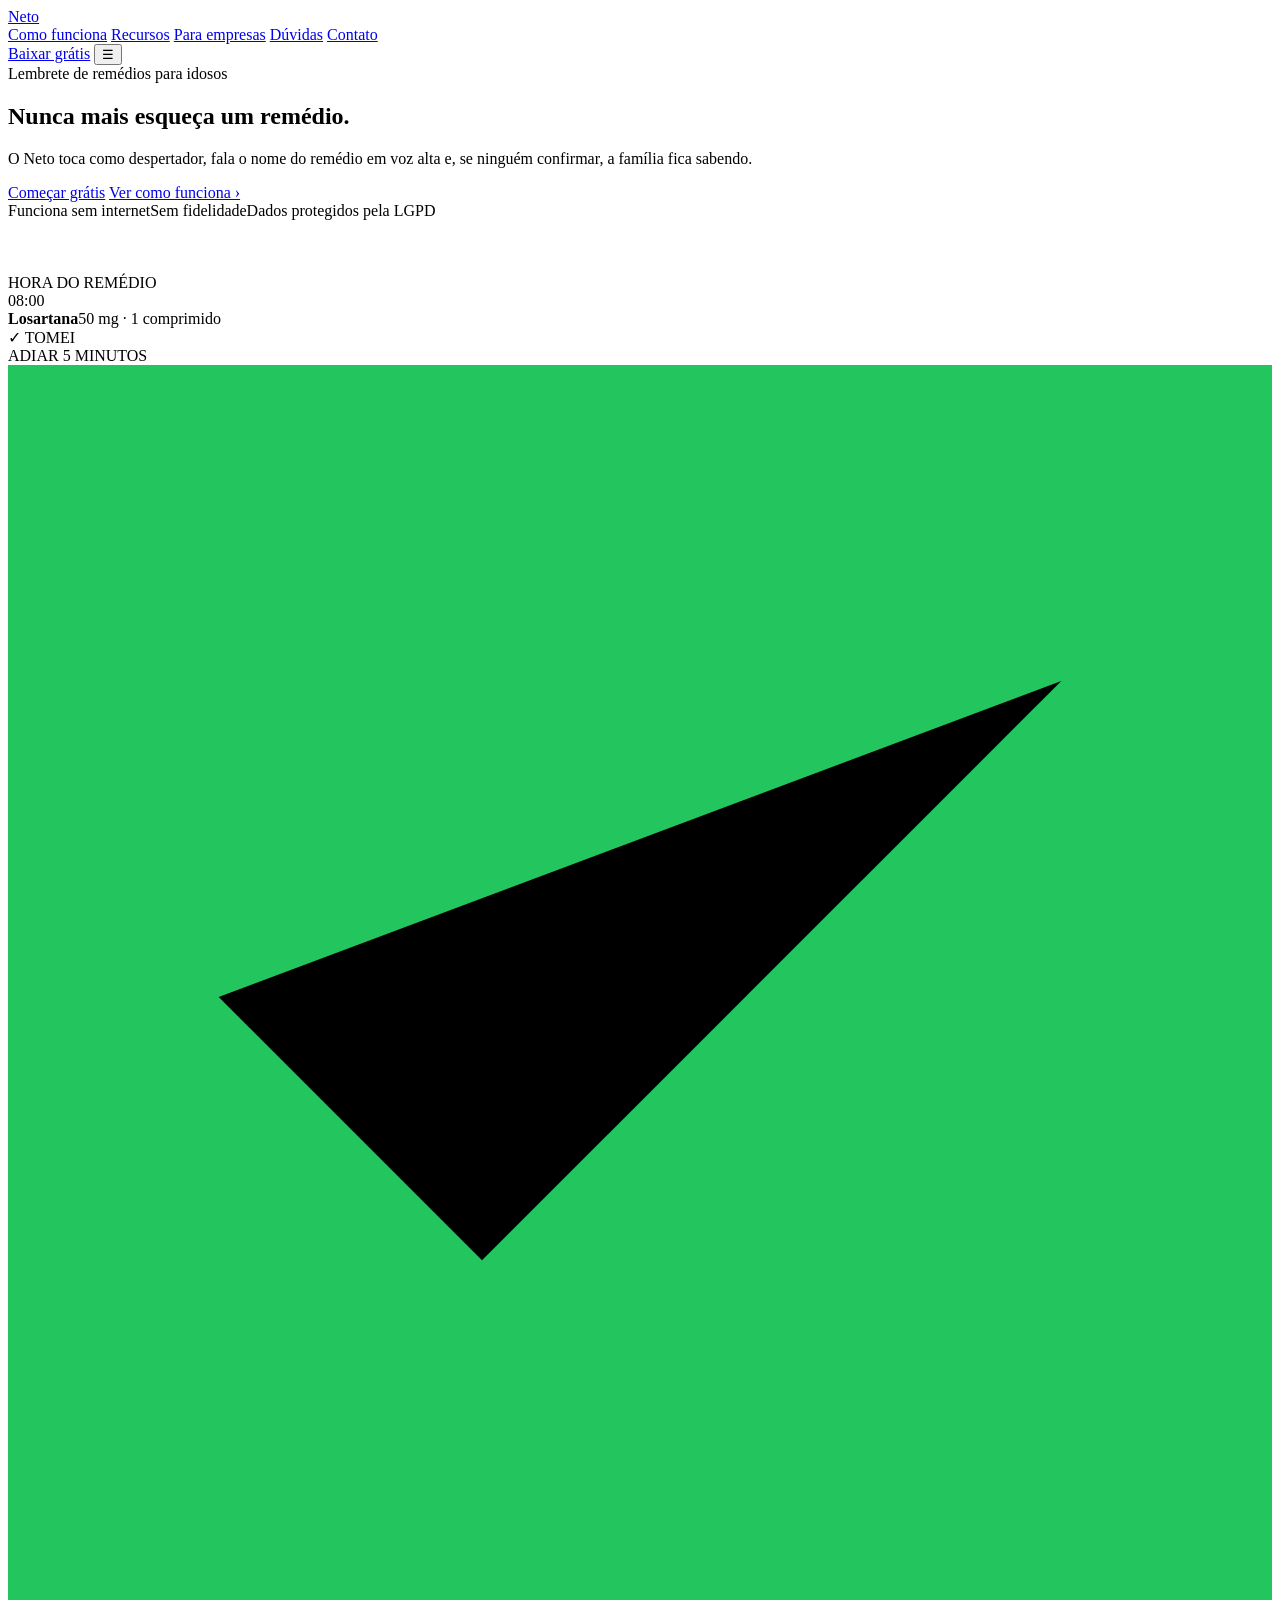
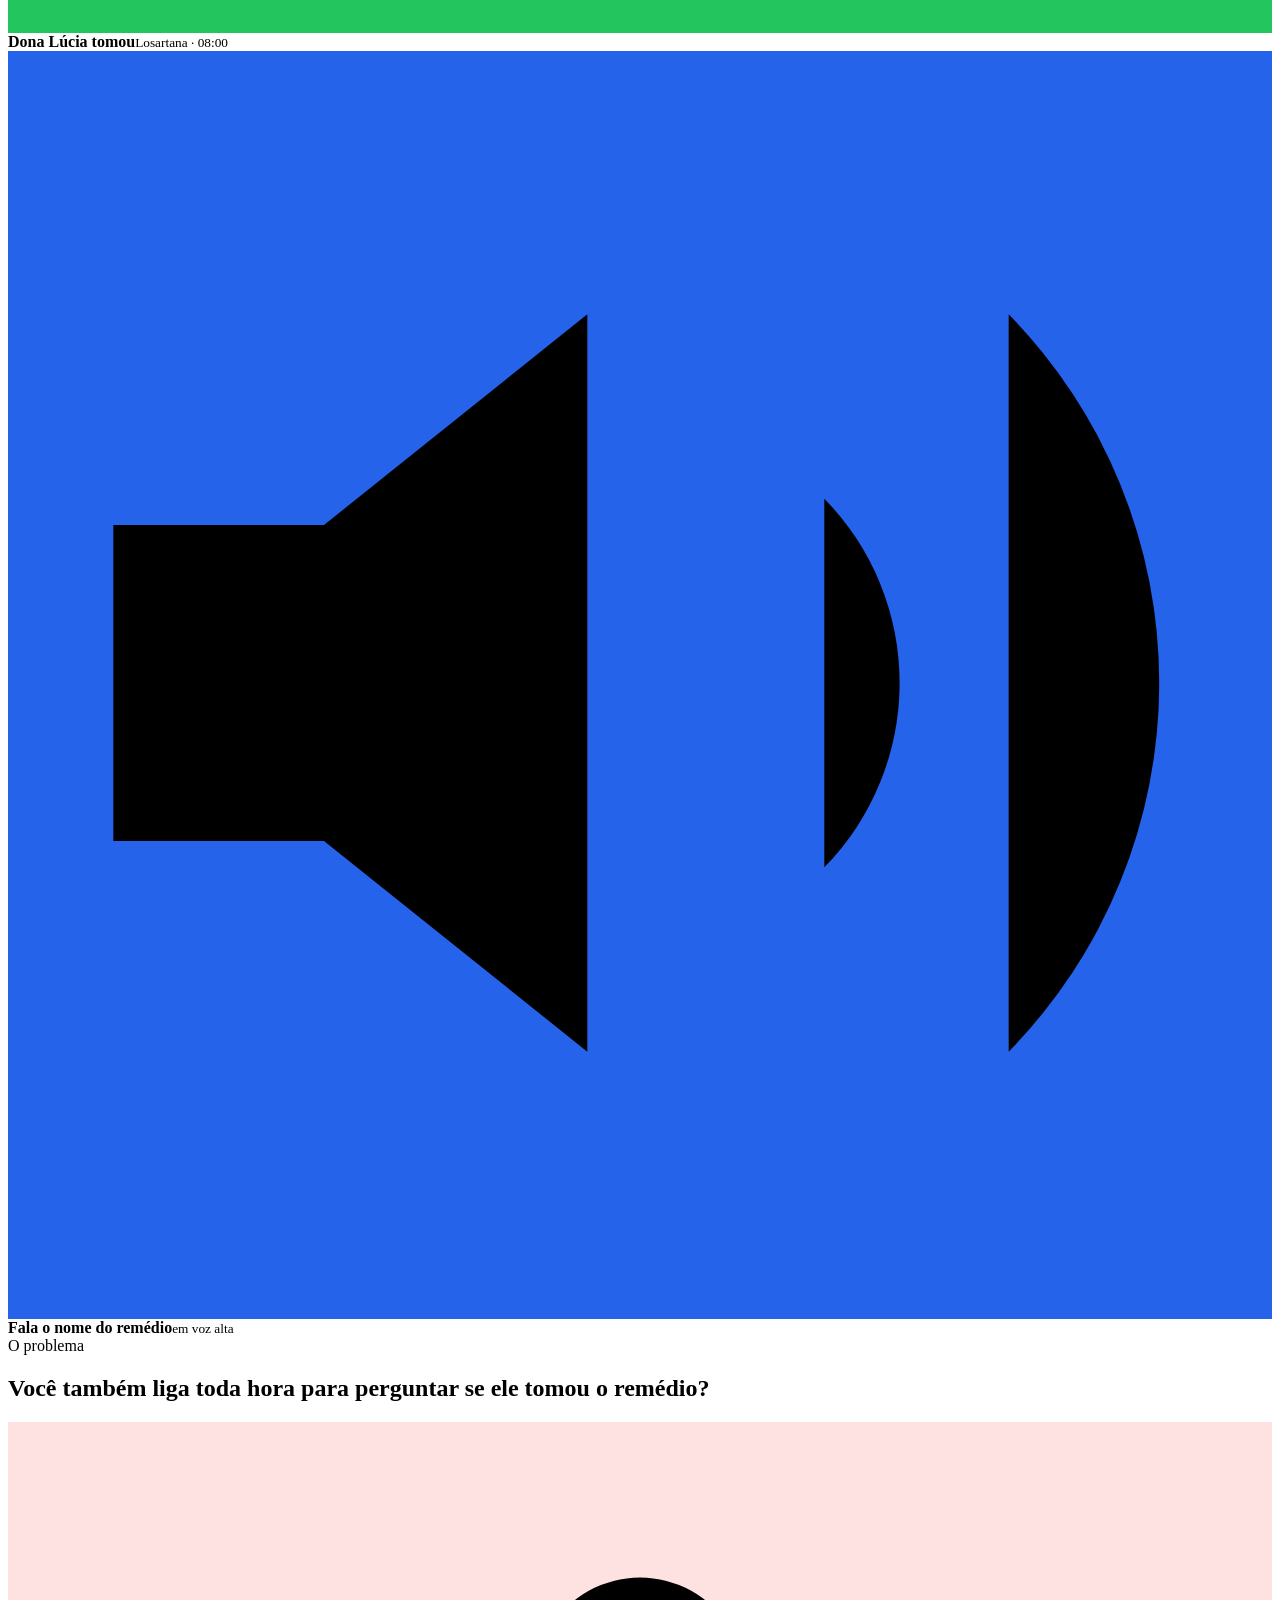
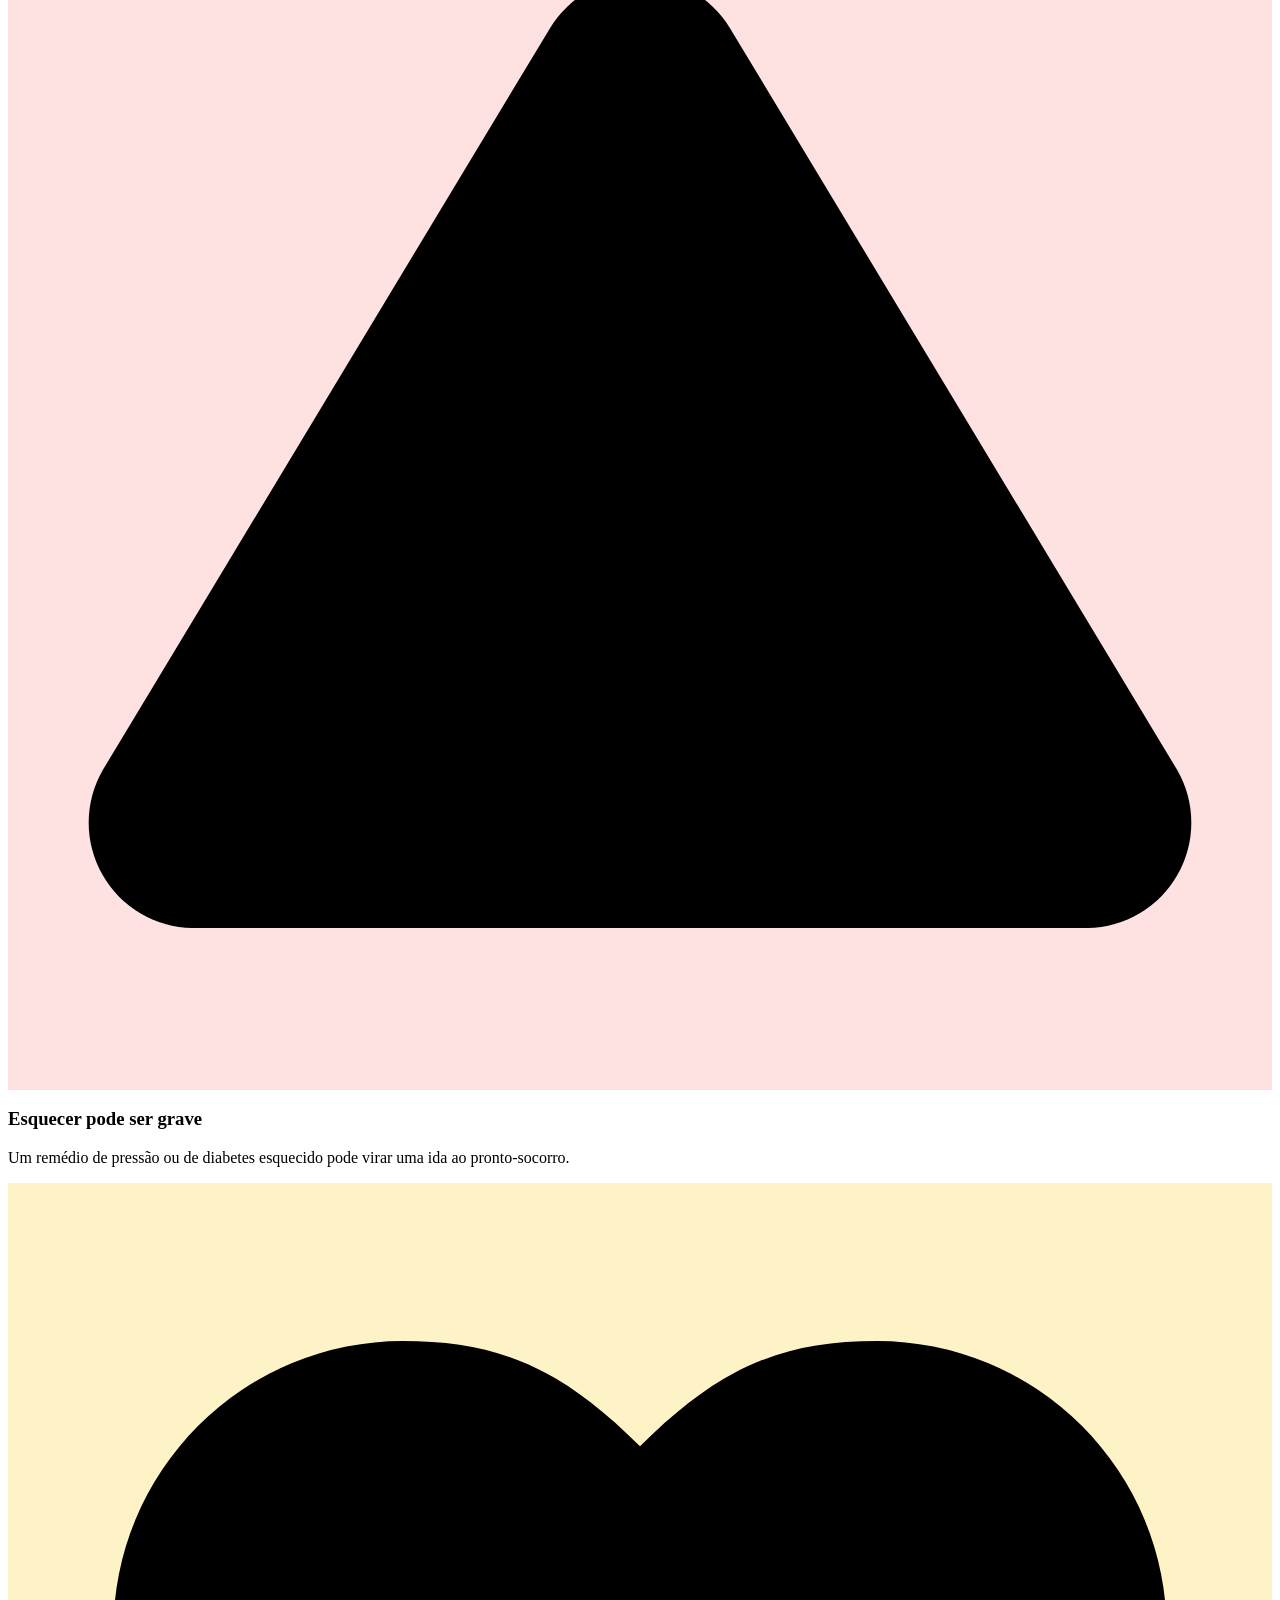
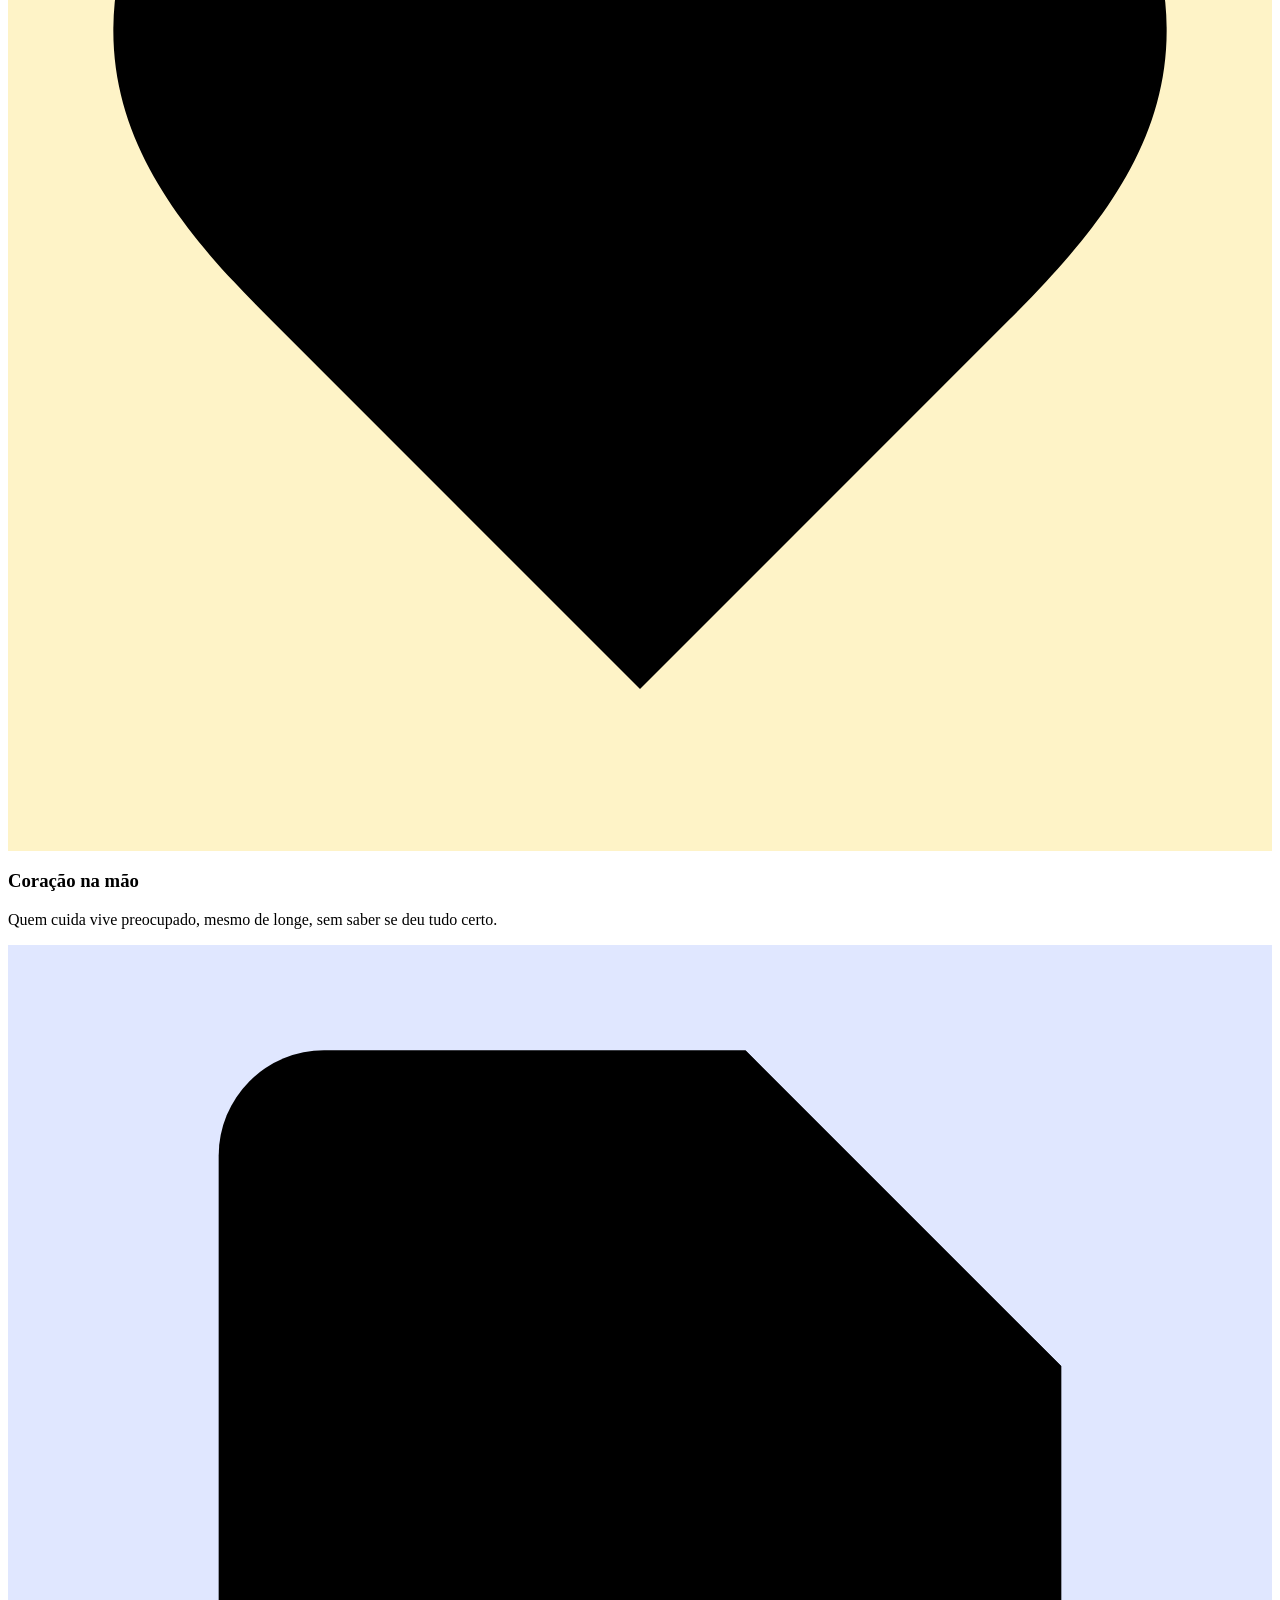
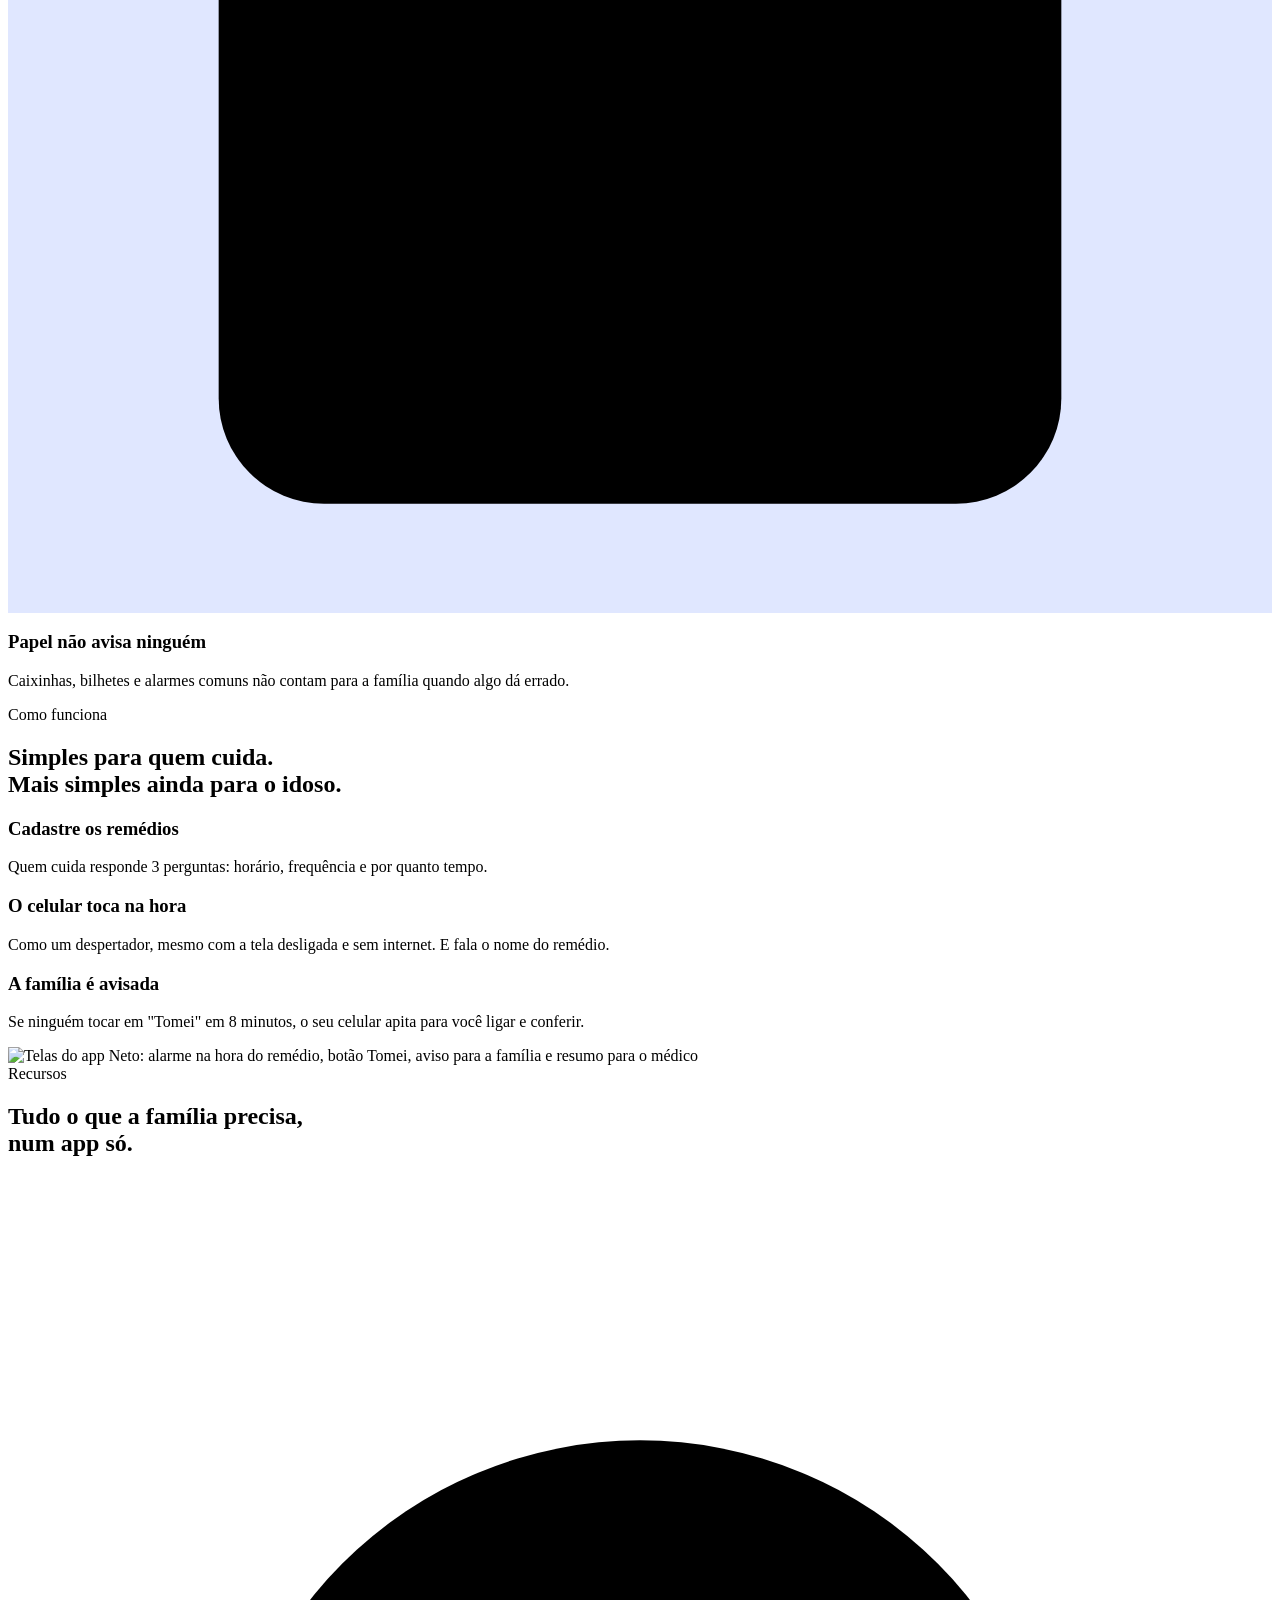
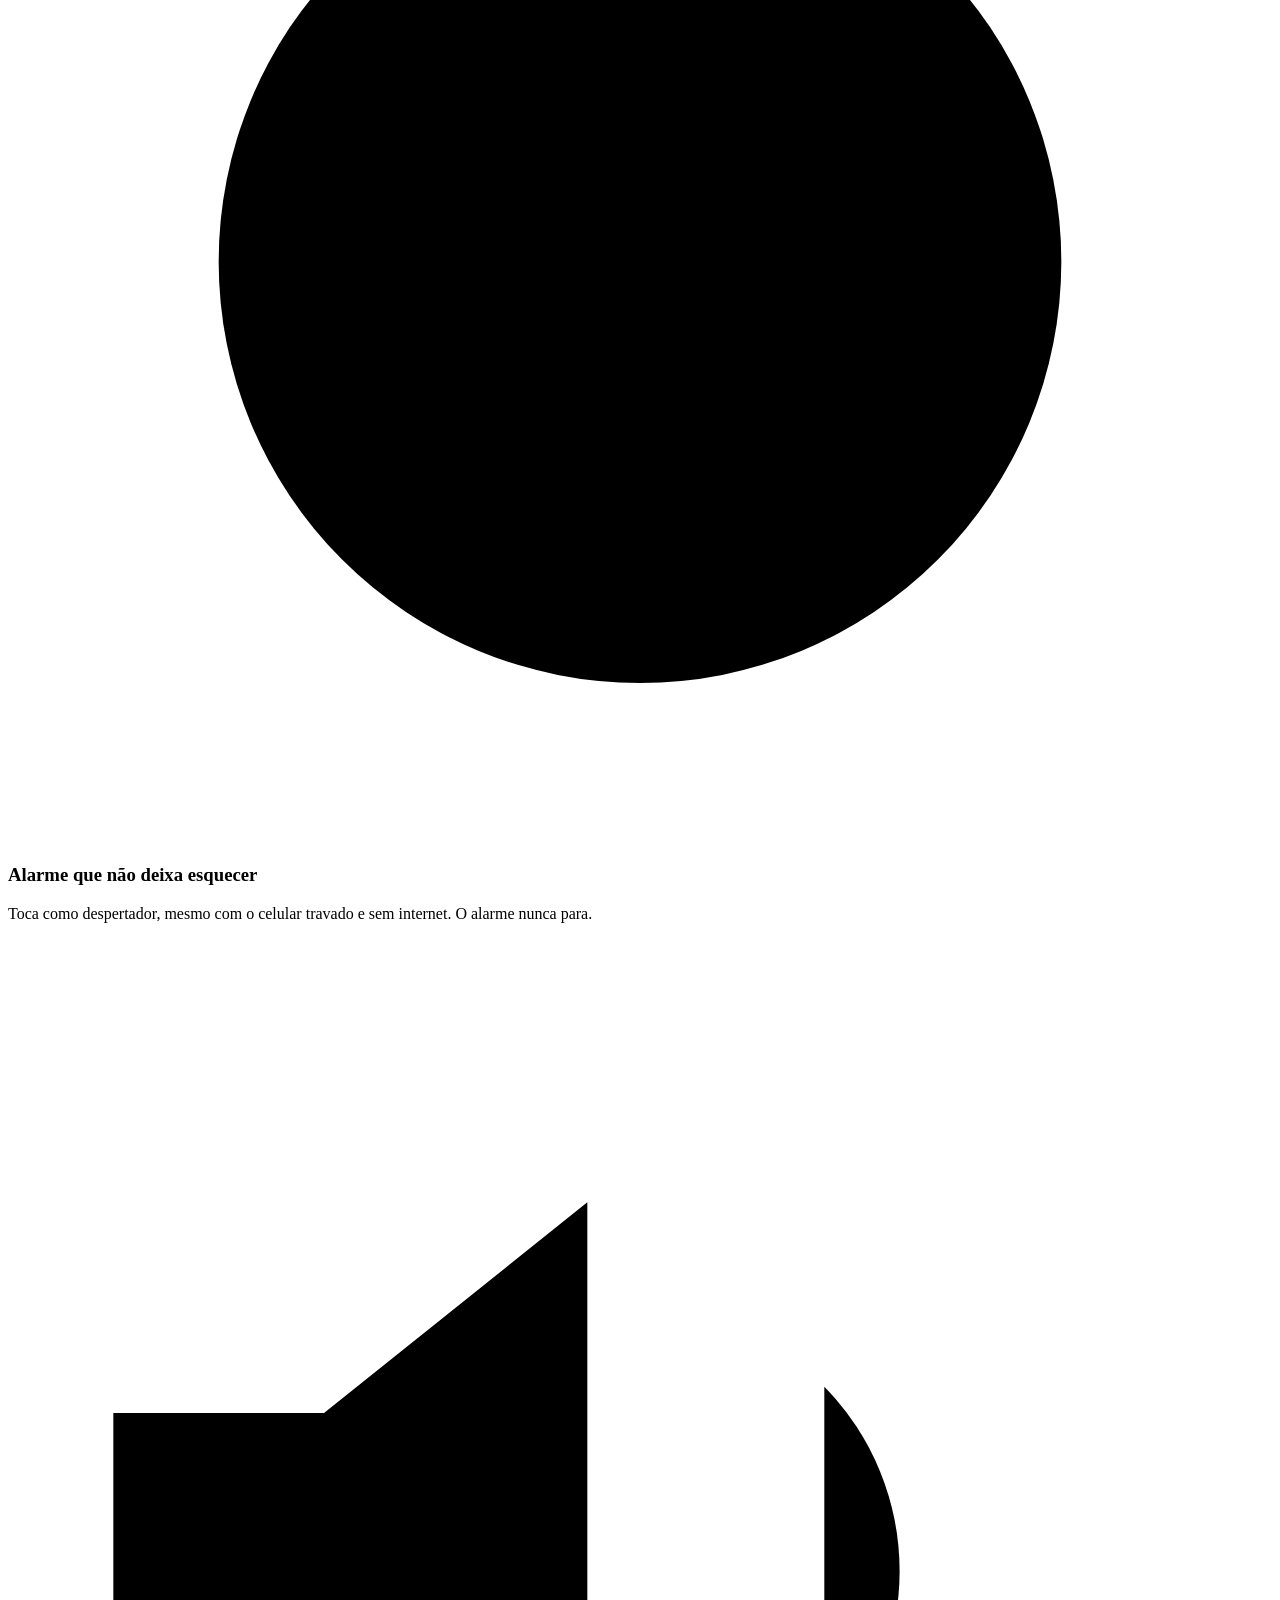
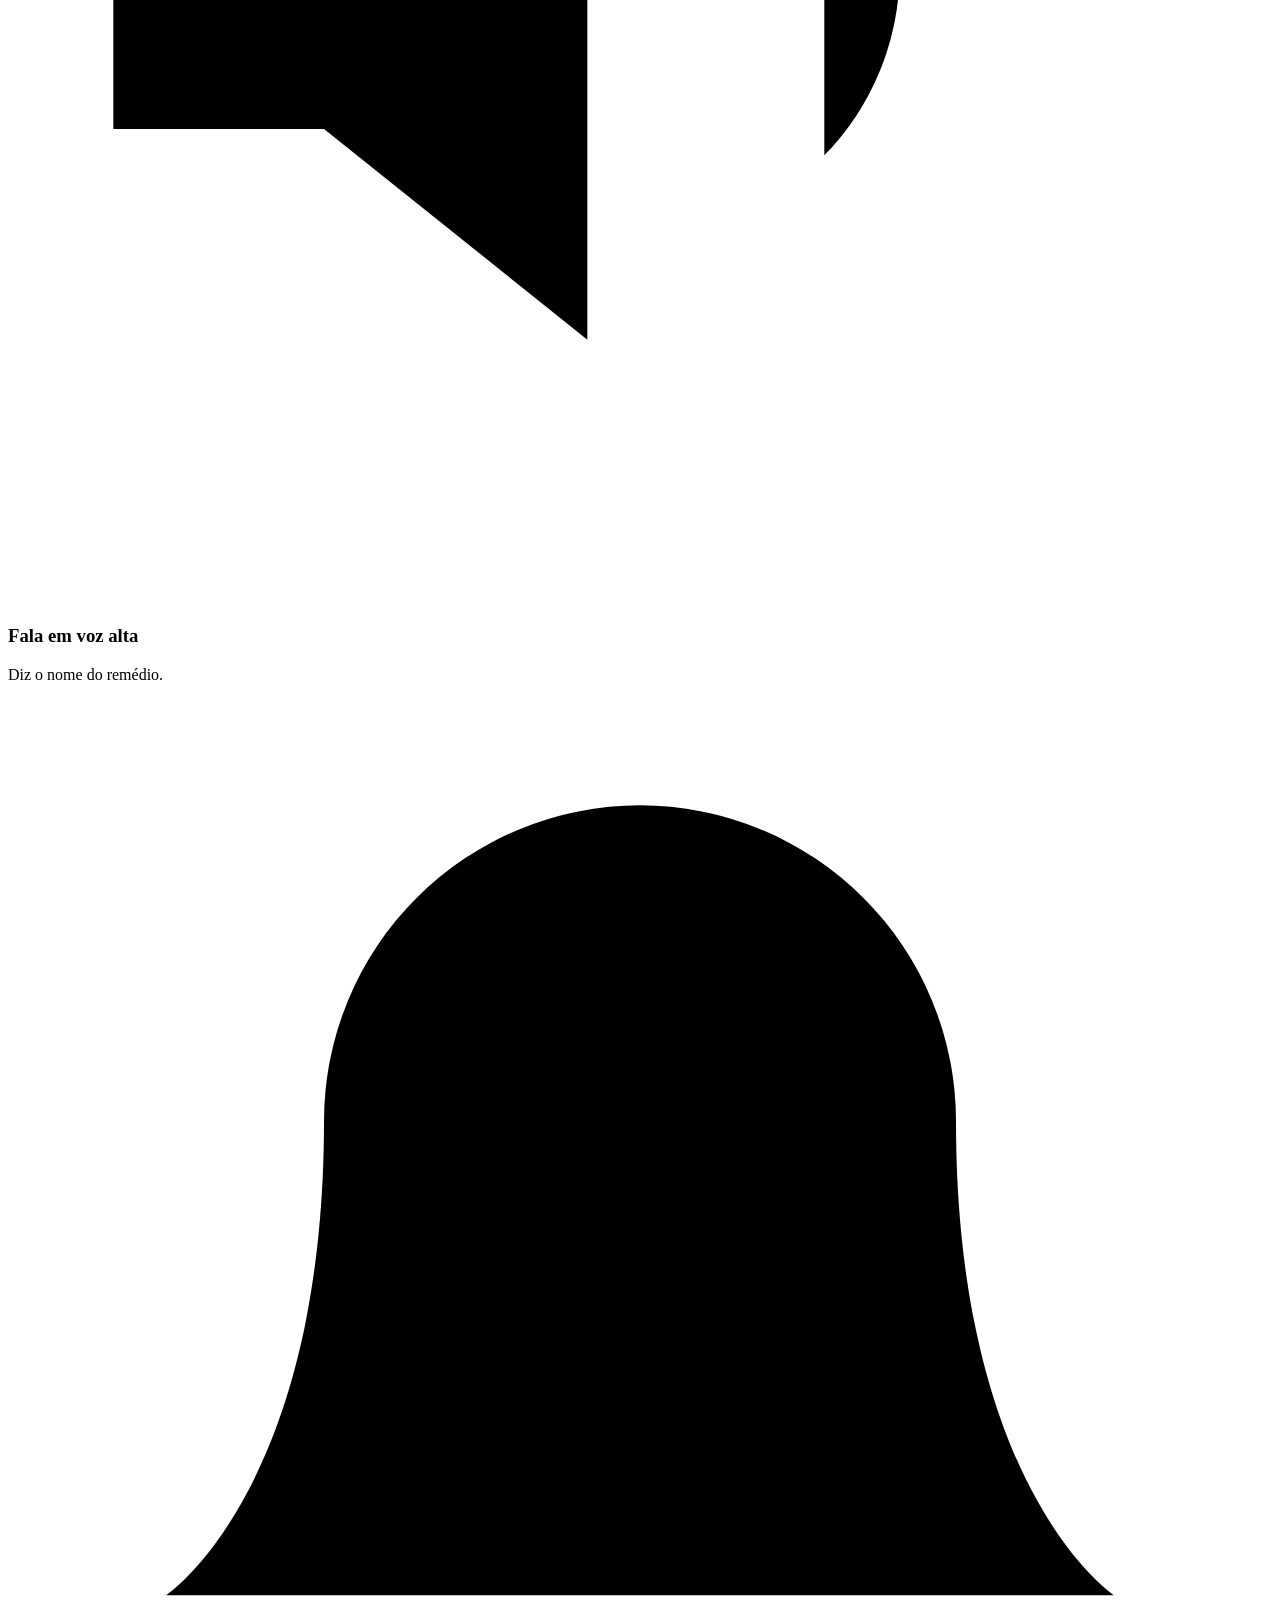
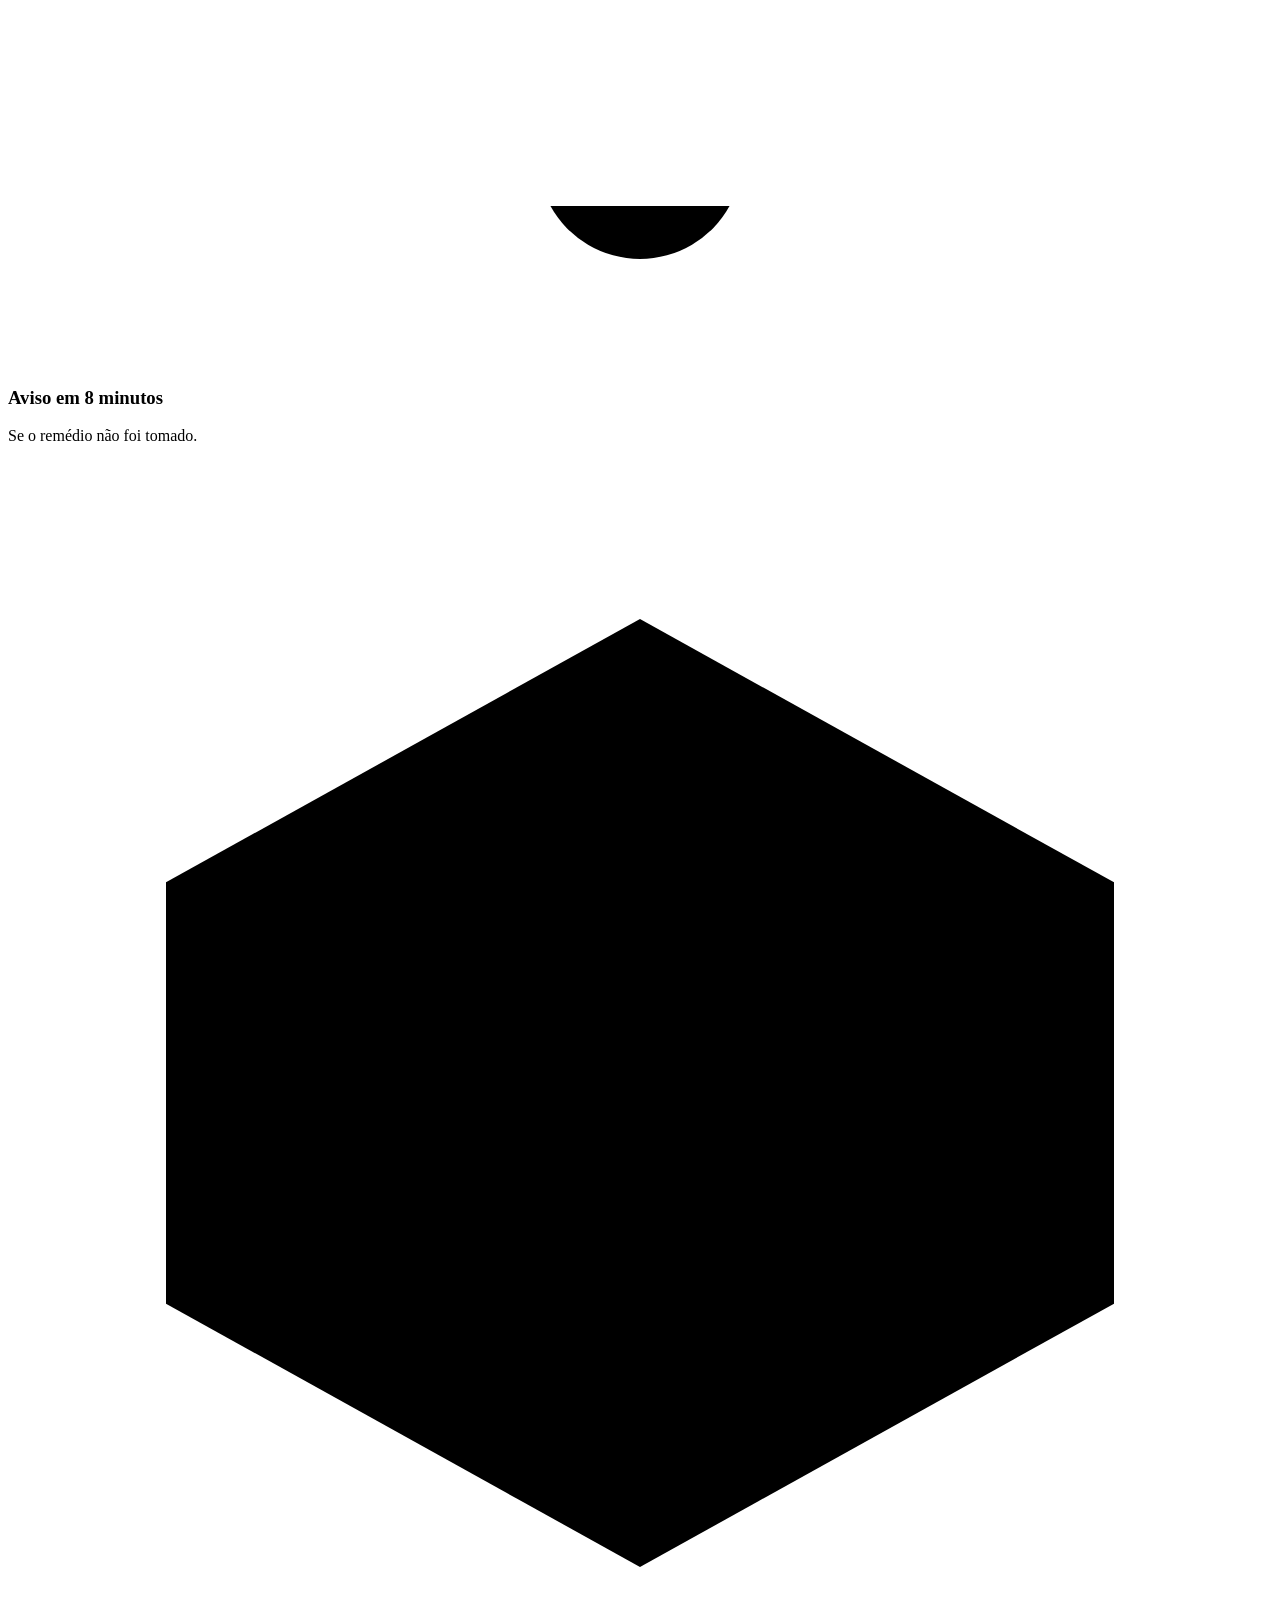
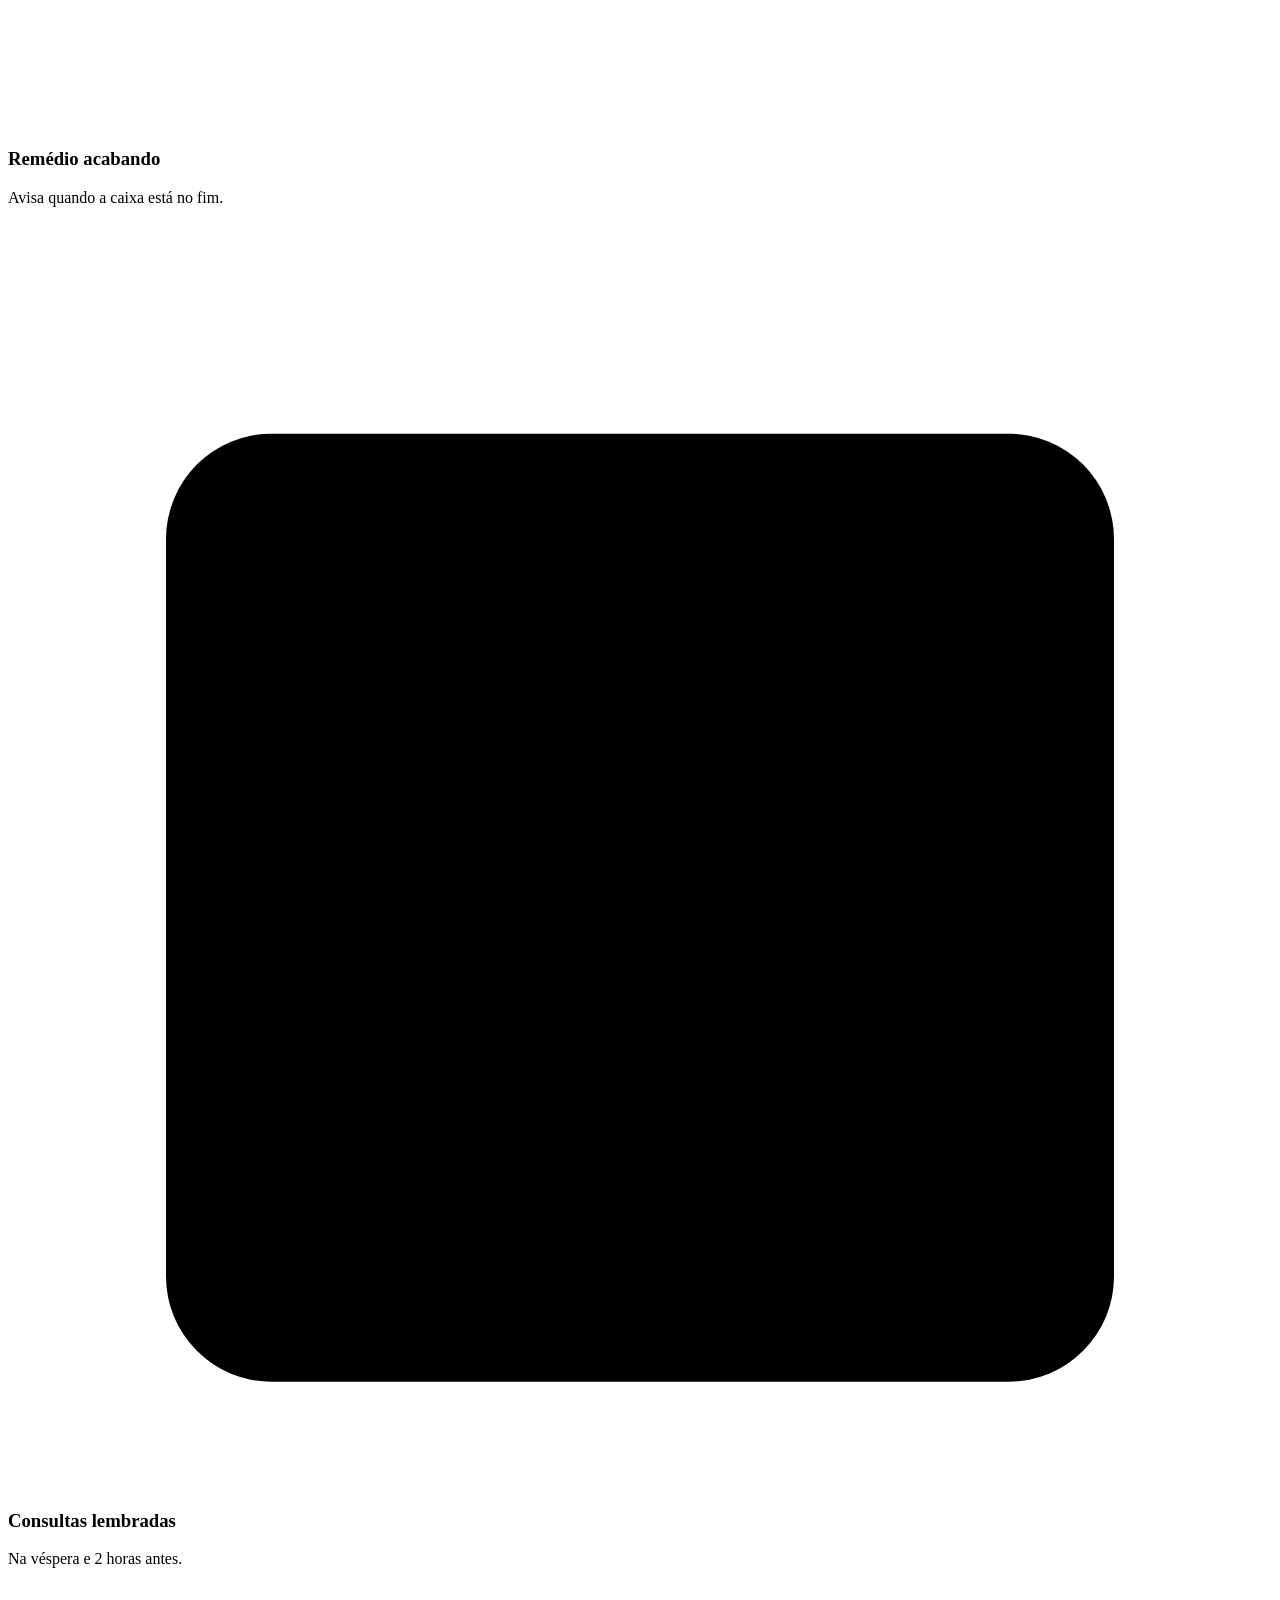
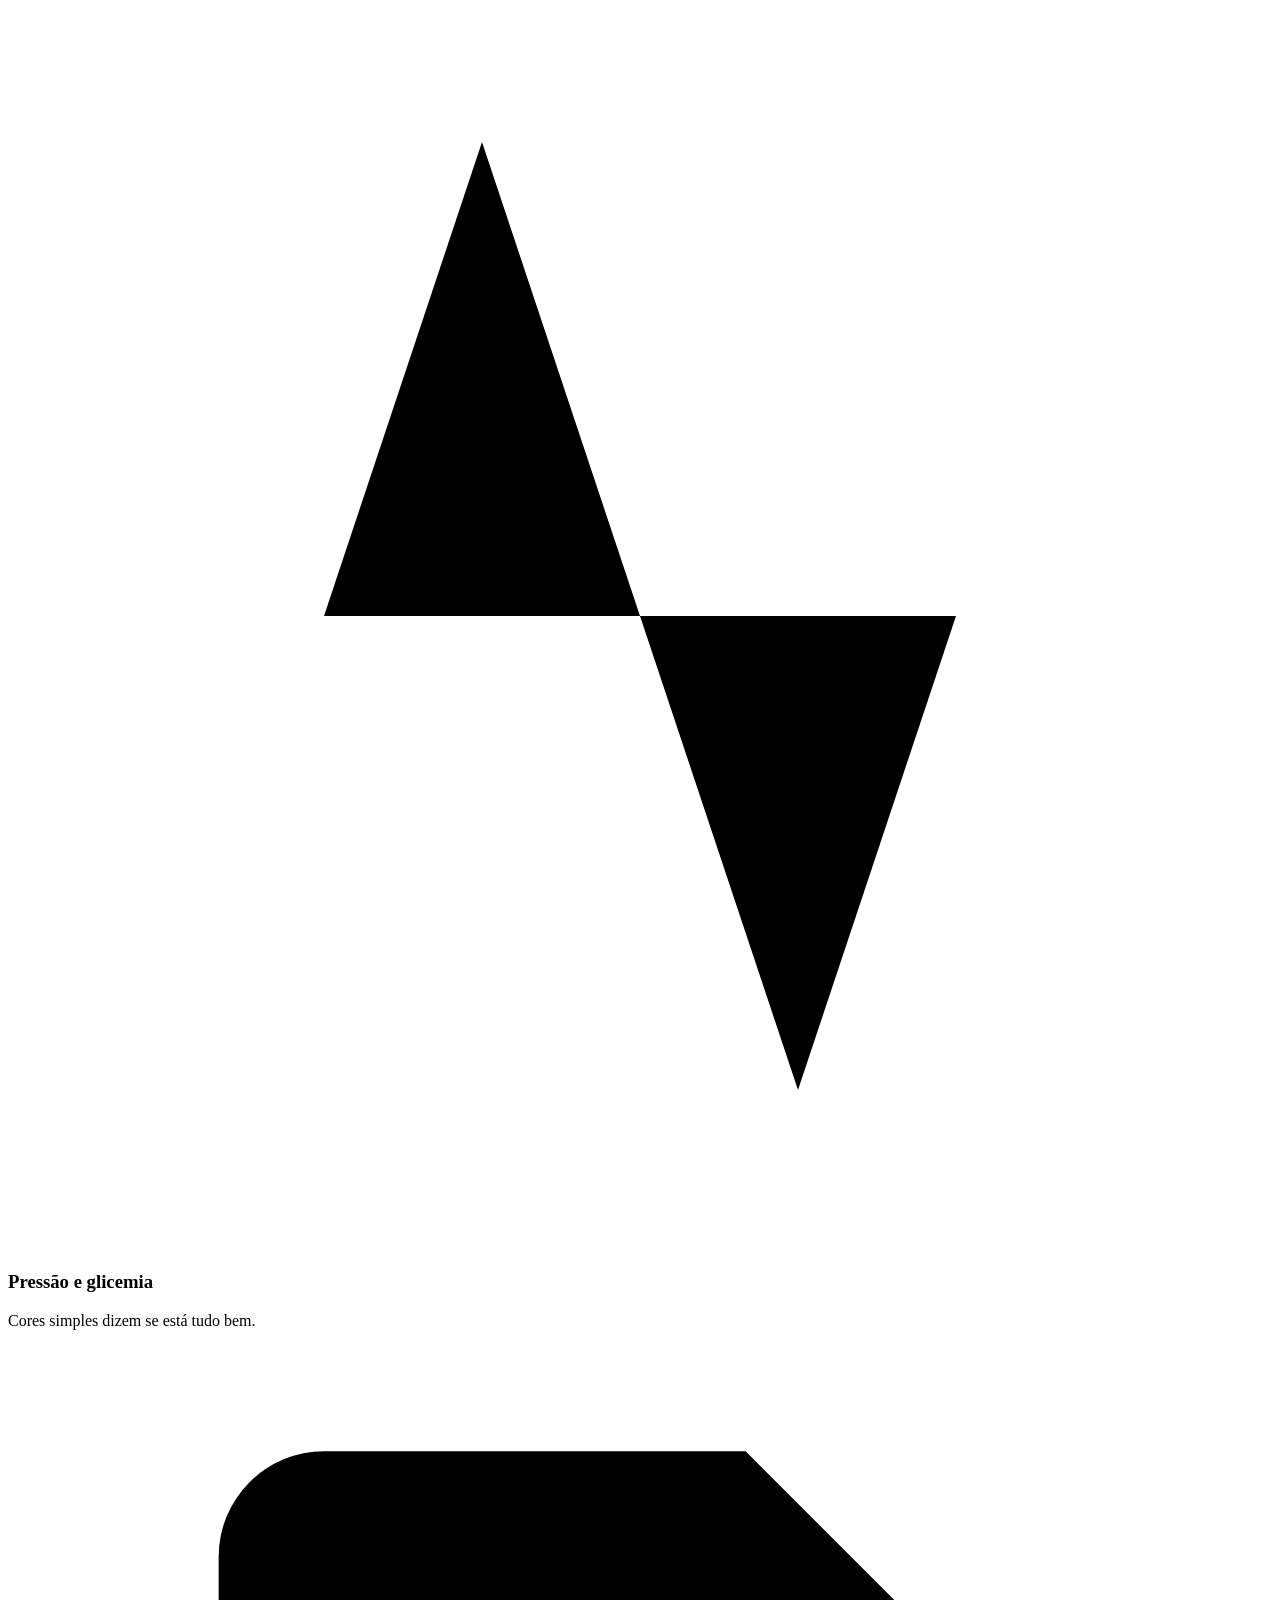
==== index.html @ 91207f85 "Add files via upload" ====
<!doctype html>
<html lang="pt-BR">
<head>
<meta charset="utf-8">
<meta name="viewport" content="width=device-width,initial-scale=1">
<title>Neto — Lembrete de remédio para idosos que avisa a família</title>
<meta name="description" content="O Neto toca como despertador na hora do remédio, fala o nome em voz alta e avisa a família se o idoso esquecer. Grátis para começar.">
<meta property="og:title" content="Neto — Nunca mais esqueça um remédio">
<meta property="og:description" content="Alarme de remédio para idosos que funciona sem internet e avisa a família em 8 minutos.">
<meta property="og:type" content="website">
<meta property="og:url" content="https://netoapp.com.br/">
<meta property="og:image" content="https://netoapp.com.br/assets/telas.jpg">
<link rel="canonical" href="https://netoapp.com.br/">
<link rel="icon" href="assets/logo.png">
<link rel="preload" href="assets/inter-latin-700-normal.woff2" as="font" type="font/woff2" crossorigin>
<link rel="stylesheet" href="assets/neto.css">
</head>
<body>

<header><div class="wrap">
  <a class="logo" href="./" aria-label="Neto, página inicial"><img src="assets/logo.png" alt="">Neto</a>
  <nav class="top" aria-label="Menu principal">
    <a href="#como-funciona">Como funciona</a>
    <a href="#recursos">Recursos</a>
    <a href="#empresas">Para empresas</a>
    <a href="#duvidas">Dúvidas</a>
    <a href="#contato">Contato</a>
  </nav>
  <a class="hcta" href="#baixar">Baixar grátis</a>
  <button class="menu" aria-label="Abrir menu" onclick="document.querySelector('nav.top').classList.toggle('open')">☰</button>
</div></header>

<main>
<!-- HERO -->
<section class="hero">
  <div class="wrap">
    <div class="eyb">Lembrete de remédios para idosos</div>
    <h1>Nunca mais esqueça um remédio.</h1>
    <p class="lead">O Neto toca como despertador, fala o nome do remédio em voz alta e, se ninguém confirmar, a família fica sabendo.</p>
    <div class="btns">
      <a class="btn btn-p" href="#baixar">Começar grátis</a>
      <a class="btn btn-l" href="#como-funciona">Ver como funciona ›</a>
    </div>
    <div class="trust"><span>Funciona sem internet</span><span>Sem fidelidade</span><span>Dados protegidos pela LGPD</span></div>
  </div>
  <div class="stage">
    <div class="phone" aria-hidden="true"><div class="scr">
      <div class="notch"></div>
      <svg class="bell" width="50" height="50" viewBox="0 0 24 24" fill="none" stroke="#fff" stroke-width="1.8" stroke-linecap="round" stroke-linejoin="round"><path d="M6 8a6 6 0 0 1 12 0c0 7 3 9 3 9H3s3-2 3-9"/><path d="M10.3 21a1.94 1.94 0 0 0 3.4 0"/></svg>
      <div class="t1">HORA DO REMÉDIO</div>
      <div class="hr">08:00</div>
      <div class="med"><b>Losartana</b><span>50 mg · 1 comprimido</span></div>
      <div class="ok">✓ TOMEI</div>
      <div class="later">ADIAR 5 MINUTOS</div>
    </div></div>
    <div class="chip" style="left:calc(50% - 470px);top:190px"><div class="i" style="background:#22c55e"><svg class="ic" viewBox="0 0 24 24"><path d="M20 6 9 17l-5-5"/></svg></div><div><b>Dona Lúcia tomou</b><small>Losartana · 08:00</small></div></div>
    <div class="chip c2" style="left:calc(50% + 190px);top:330px"><div class="i" style="background:#2563eb"><svg class="ic" viewBox="0 0 24 24"><path d="M11 5 6 9H2v6h4l5 4V5z"/><path d="M15.5 8.5a5 5 0 0 1 0 7"/><path d="M19 5a10 10 0 0 1 0 14"/></svg></div><div><b>Fala o nome do remédio</b><small>em voz alta</small></div></div>
  </div>
</section>

<!-- PROBLEMA -->
<section class="prob">
  <div class="wrap center reveal">
    <div class="k">O problema</div>
    <h2>Você também liga toda hora para perguntar se ele tomou o remédio?</h2>
  </div>
  <div class="wrap cards3">
    <div class="card reveal"><div class="ico" style="background:#fee2e2;color:#dc2626"><svg class="ic" viewBox="0 0 24 24"><path d="M10.3 3.9 1.8 18a2 2 0 0 0 1.7 3h17a2 2 0 0 0 1.7-3L13.7 3.9a2 2 0 0 0-3.4 0z"/><path d="M12 9v4M12 17h.01"/></svg></div><h3>Esquecer pode ser grave</h3><p>Um remédio de pressão ou de diabetes esquecido pode virar uma ida ao pronto-socorro.</p></div>
    <div class="card reveal"><div class="ico" style="background:#fef3c7;color:#d97706"><svg class="ic" viewBox="0 0 24 24"><path d="M19 14c1.5-1.5 3-3.2 3-5.5A5.5 5.5 0 0 0 16.5 3c-1.8 0-3 .5-4.5 2-1.5-1.5-2.7-2-4.5-2A5.5 5.5 0 0 0 2 8.5c0 2.3 1.5 4 3 5.5l7 7z"/></svg></div><h3>Coração na mão</h3><p>Quem cuida vive preocupado, mesmo de longe, sem saber se deu tudo certo.</p></div>
    <div class="card reveal"><div class="ico" style="background:#e0e7ff;color:#4f46e5"><svg class="ic" viewBox="0 0 24 24"><path d="M14 2H6a2 2 0 0 0-2 2v16a2 2 0 0 0 2 2h12a2 2 0 0 0 2-2V8z"/><path d="M14 2v6h6M8 13h8M8 17h6"/></svg></div><h3>Papel não avisa ninguém</h3><p>Caixinhas, bilhetes e alarmes comuns não contam para a família quando algo dá errado.</p></div>
  </div>
</section>

<!-- COMO FUNCIONA -->
<section id="como-funciona">
  <div class="wrap center reveal">
    <div class="k">Como funciona</div>
    <h2>Simples para quem cuida.<br>Mais simples ainda para o idoso.</h2>
  </div>
  <div class="wrap">
    <div class="steps">
      <div class="step on reveal"><h3>Cadastre os remédios</h3><p>Quem cuida responde 3 perguntas: horário, frequência e por quanto tempo.</p></div>
      <div class="step reveal"><h3>O celular toca na hora</h3><p>Como um despertador, mesmo com a tela desligada e sem internet. E fala o nome do remédio.</p></div>
      <div class="step reveal"><h3>A família é avisada</h3><p>Se ninguém tocar em "Tomei" em 8 minutos, o seu celular apita para você ligar e conferir.</p></div>
    </div>
    <div class="shots reveal"><img src="assets/telas.jpg" alt="Telas do app Neto: alarme na hora do remédio, botão Tomei, aviso para a família e resumo para o médico" loading="lazy" width="2074" height="920"></div>
  </div>
</section>

<!-- RECURSOS -->
<section id="recursos" style="padding-top:0">
  <div class="wrap center reveal">
    <div class="k">Recursos</div>
    <h2>Tudo o que a família precisa,<br>num app só.</h2>
  </div>
  <div class="wrap bento">
    <div class="b big reveal"><div class="ico"><svg class="ic" viewBox="0 0 24 24"><circle cx="12" cy="13" r="8"/><path d="M12 9v4l2 2M5 3 2 6M22 6l-3-3"/></svg></div><div><h3>Alarme que não deixa esquecer</h3><p>Toca como despertador, mesmo com o celular travado e sem internet. O alarme nunca para.</p></div></div>
    <div class="b reveal"><div class="ico"><svg class="ic" viewBox="0 0 24 24"><path d="M11 5 6 9H2v6h4l5 4V5z"/><path d="M15.5 8.5a5 5 0 0 1 0 7"/></svg></div><div><h3>Fala em voz alta</h3><p>Diz o nome do remédio.</p></div></div>
    <div class="b reveal"><div class="ico"><svg class="ic" viewBox="0 0 24 24"><path d="M6 8a6 6 0 0 1 12 0c0 7 3 9 3 9H3s3-2 3-9"/><path d="M10.3 21a1.94 1.94 0 0 0 3.4 0"/></svg></div><div><h3>Aviso em 8 minutos</h3><p>Se o remédio não foi tomado.</p></div></div>
    <div class="b reveal"><div class="ico"><svg class="ic" viewBox="0 0 24 24"><path d="M21 8 12 3 3 8v8l9 5 9-5V8z"/><path d="m3 8 9 5 9-5M12 13v8"/></svg></div><div><h3>Remédio acabando</h3><p>Avisa quando a caixa está no fim.</p></div></div>
    <div class="b reveal"><div class="ico"><svg class="ic" viewBox="0 0 24 24"><rect x="3" y="4" width="18" height="18" rx="2"/><path d="M16 2v4M8 2v4M3 10h18"/></svg></div><div><h3>Consultas lembradas</h3><p>Na véspera e 2 horas antes.</p></div></div>
    <div class="b reveal"><div class="ico"><svg class="ic" viewBox="0 0 24 24"><path d="M22 12h-4l-3 9L9 3l-3 9H2"/></svg></div><div><h3>Pressão e glicemia</h3><p>Cores simples dizem se está tudo bem.</p></div></div>
    <div class="b reveal"><div class="ico"><svg class="ic" viewBox="0 0 24 24"><path d="M14 2H6a2 2 0 0 0-2 2v16a2 2 0 0 0 2 2h12a2 2 0 0 0 2-2V8z"/><path d="M14 2v6h6M8 13h8M8 17h6"/></svg></div><div><h3>Resumo para o médico</h3><p>Remédios e medidas numa tela só.</p></div></div>
    <div class="b reveal"><div class="ico"><svg class="ic" viewBox="0 0 24 24"><path d="M16 21v-2a4 4 0 0 0-4-4H6a4 4 0 0 0-4 4v2"/><circle cx="9" cy="7" r="4"/><path d="M22 21v-2a4 4 0 0 0-3-3.9M16 3.1a4 4 0 0 1 0 7.8"/></svg></div><div><h3>Pai e mãe juntos</h3><p>Troque entre eles com um toque.</p></div></div>
    <div class="b reveal"><div class="ico"><svg class="ic" viewBox="0 0 24 24"><path d="M4 7V4h16v3M9 20h6M12 4v16"/></svg></div><div><h3>Letra grande</h3><p>Botões fáceis, sem letra miúda.</p></div></div>
    <div class="b big reveal" style="background:linear-gradient(135deg,#0f172a,#1e293b)"><div class="ico"><svg class="ic" viewBox="0 0 24 24"><path d="M22 16.9v3a2 2 0 0 1-2.2 2 19.8 19.8 0 0 1-8.6-3.1 19.5 19.5 0 0 1-6-6A19.8 19.8 0 0 1 2.1 4.2 2 2 0 0 1 4.1 2h3a2 2 0 0 1 2 1.7c.1.9.4 1.8.7 2.7a2 2 0 0 1-.5 2.1L8 9.8a16 16 0 0 0 6 6l1.3-1.3a2 2 0 0 1 2.1-.4c.9.3 1.8.6 2.7.7a2 2 0 0 1 1.7 2z"/></svg></div><div><h3>Emergência a um toque</h3><p>Contatos e ficha de saúde (alergias, tipo sanguíneo, remédios) sempre à mão.</p></div></div>
  </div>
</section>

<!-- PARA QUEM -->
<section class="prob">
  <div class="wrap center reveal">
    <div class="k">Para quem é</div>
    <h2>Feito para quem cuida.</h2>
  </div>
  <div class="wrap who">
    <div class="card reveal"><div class="em">👨‍👩‍👧</div><h3>Famílias</h3><p>Filhos e filhas que cuidam dos pais, perto ou longe. Dá para acompanhar pai e mãe no mesmo app.</p></div>
    <div class="card reveal"><div class="em">👵</div><h3>Idoso que não usa celular</h3><p>O alarme pode tocar no celular de quem cuida, para dar o remédio na hora certa.</p></div>
    <div class="card reveal"><div class="em">🩺</div><h3>Cuidadores profissionais</h3><p>Todos os seus idosos em um só celular, com aviso de cada um.</p></div>
  </div>
</section>

<!-- GRÁTIS -->
<section class="free" style="padding-top:0">
  <div class="wrap">
    <div class="freebox reveal">
      <div>
        <div class="k">Comece hoje</div>
        <h2 style="font-size:clamp(34px,4vw,48px)">Grátis para começar.</h2>
        <p class="lead">Cadastre 1 remédio e use o Neto sem pagar nada, com quantos alarmes precisar.</p>
        <a class="btn btn-p" href="#baixar" style="margin-top:28px">Quero começar</a>
      </div>
      <ul class="checks">
        <li>1 remédio grátis, para sempre</li>
        <li>O alarme nunca para</li>
        <li>Sem fidelidade</li>
        <li>Sem propaganda</li>
      </ul>
    </div>
  </div>
</section>

<!-- EMPRESAS -->
<section class="biz" id="empresas">
  <div class="glow"></div><div class="glow2"></div>
  <div class="wrap">
    <div class="reveal">
      <div class="k">Para empresas de home care</div>
      <h2>Toda a sua equipe de cuidadores em um só painel.</h2>
      <p class="lead">Veja em tempo real quem tomou, quem esqueceu e qual cuidador está com cada paciente. No celular e no computador.</p>
      <ul>
        <li>Sistema 100% gratuito para a sua empresa</li>
        <li>Comissão mensal por idoso acompanhado, paga por Pix</li>
        <li>Alerta na hora de qualquer dose esquecida</li>
        <li>Relatório pronto para enviar à família</li>
        <li>Treinamento da sua equipe</li>
      </ul>
      <div class="btns">
        <a class="btn btn-g" href="https://wa.me/5511945994629?text=Ol%C3%A1%2C%20quero%20ser%20parceiro%20do%20Neto">Quero ser parceiro →</a>
        <a class="btn btn-o" href="mailto:alarconlll59@gmail.com?subject=Proposta%20de%20parceria%20Neto">Pedir proposta por e-mail</a>
      </div>
    </div>
    <div class="pn reveal" aria-label="Exemplo do painel do gestor">
      <h4><span>PAINEL DO GESTOR · HOJE</span><span class="live">ao vivo</span></h4>
      <div class="kp"><div><b>18</b><span>pacientes</span></div><div><b>41</b><span>doses tomadas</span></div><div><b style="color:#f87171">3</b><span>esquecidas</span></div><div><b style="color:#e2b25a">92%</b><span>na hora certa</span></div></div>
      <div class="bars"><i style="height:62%"></i><i style="height:78%"></i><i style="height:55%"></i><i style="height:88%"></i><i style="height:80%"></i><i style="height:96%"></i><i style="height:90%"></i></div>
      <div class="row"><span>Lúcia Souza · Losartana 08:00<br><small>Cuidadora Marta</small></span><span class="tag t-ok">TOMADO</span></div>
      <div class="row"><span>José Lima · Metformina 08:00<br><small>Cuidador Paulo</small></span><span class="tag t-al">ALERTA</span></div>
      <div class="row"><span>Ana Prado · Sinvastatina 09:00<br><small>Cuidadora Rita</small></span><span class="tag t-ag">AGENDADO</span></div>
      <p class="fict">Exemplo com dados fictícios</p>
    </div>
  </div>
  <div class="wrap" style="display:block">
    <div class="stats reveal">
      <div><b>8 min</b><span>para avisar a família ou o gestor</span></div>
      <div><b>0</b><span>internet necessária para o alarme tocar</span></div>
      <div><b>R$ 0</b><span>de custo para a empresa parceira</span></div>
    </div>
  </div>
</section>

<!-- SEGURANÇA -->
<section class="sec">
  <div class="wrap center reveal">
    <div class="k">Privacidade</div>
    <h2>Seus dados em boas mãos.</h2>
  </div>
  <div class="wrap cards3">
    <div class="card reveal"><div class="ico" style="background:#fff;color:var(--blue)"><svg class="ic" viewBox="0 0 24 24"><rect x="3" y="11" width="18" height="11" rx="2"/><path d="M7 11V7a5 5 0 0 1 10 0v4"/></svg></div><h3>Só a família vê</h3><p>Cada família tem um código próprio. Ninguém de fora acessa.</p></div>
    <div class="card reveal"><div class="ico" style="background:#fff;color:var(--blue)"><svg class="ic" viewBox="0 0 24 24"><path d="M12 22s8-4 8-10V5l-8-3-8 3v7c0 6 8 10 8 10z"/></svg></div><h3>Protegido pela LGPD</h3><p>Dados guardados com criptografia e nunca vendidos.</p></div>
    <div class="card reveal"><div class="ico" style="background:#fff;color:var(--blue)"><svg class="ic" viewBox="0 0 24 24"><circle cx="7.5" cy="15.5" r="5.5"/><path d="m21 2-9.6 9.6M15.5 7.5l3 3L22 7l-3-3"/></svg></div><h3>Você manda</h3><p>Baixe uma cópia ou <a href="excluir-conta/" style="color:var(--blue)">exclua a conta</a> quando quiser.</p></div>
  </div>
</section>

<!-- BAIXAR -->
<section class="dl" id="baixar">
  <div class="wrap">
    <div class="dlbox reveal">
      <div class="gp"><svg width="22" height="24" viewBox="0 0 24 26" aria-hidden="true"><path fill="#34a853" d="M1 1l12 12L1 25c-.6-.3-1-1-1-1.8V2.8C0 2 .4 1.3 1 1z"/><path fill="#fbbc04" d="M17 9l-4 4 4 4 5-2.8c1.3-.8 1.3-2.6 0-3.4L17 9z"/><path fill="#4285f4" d="M1 25l12-12 4 4L3 24.7c-.7.4-1.4.5-2 .3z"/><path fill="#ea4335" d="M1 1c.6-.2 1.3-.1 2 .3L17 9l-4 4L1 1z"/></svg><span style="text-align:left"><small style="opacity:.7">EM BREVE NA</small><b>Google Play</b></span></div>
      <h2>Comece hoje, grátis.</h2>
      <p class="lead" style="margin:0 auto">Estamos em fase de testes com as primeiras famílias. Quer participar? Fale com a gente e receba o app.</p>
      <div class="btns">
        <a class="btn btn-p" href="https://wa.me/5511945994629?text=Ol%C3%A1%2C%20quero%20testar%20o%20Neto">Quero testar pelo WhatsApp</a>
        <a class="btn btn-l" href="mailto:alarconlll59@gmail.com?subject=Quero%20testar%20o%20Neto">Prefiro por e-mail ›</a>
      </div>
      <p class="small">Por enquanto, só para celulares Android.</p>
    </div>
  </div>
</section>

<!-- FAQ -->
<section id="duvidas" style="padding-top:0">
  <div class="wrap center reveal">
    <div class="k">Dúvidas</div>
    <h2>Perguntas frequentes.</h2>
  </div>
  <div class="wrap faq">
    <details open><summary>O idoso precisa saber mexer no celular?</summary><p>Não. Ele só precisa tocar em "Tomei" quando o alarme tocar. Quem cuida configura tudo.</p></details>
    <details><summary>E se ele não tiver celular?</summary><p>O alarme pode tocar no celular de quem cuida.</p></details>
    <details><summary>O alarme pode parar de tocar?</summary><p>Não. O alarme dos remédios continua tocando, mesmo sem internet e com o celular travado.</p></details>
    <details><summary>Posso acompanhar meu pai e minha mãe?</summary><p>Sim, no mesmo app. Você troca entre eles com um toque.</p></details>
    <details><summary>Quanto custa?</summary><p>Dá para começar grátis com 1 remédio. Para mais remédios, fale com a empresa que cuida do seu familiar ou com a gente pelo WhatsApp.</p></details>
    <details><summary>Funciona no iPhone?</summary><p>Por enquanto, só no Android. A versão para iPhone vem depois.</p></details>
    <details><summary>Sou de uma empresa de home care. Como funciona a parceria?</summary><p>O sistema é grátis para a sua empresa e você recebe comissão por idoso acompanhado. Chame a gente no WhatsApp.</p></details>
    <details><summary>Meus dados ficam seguros?</summary><p>Sim. Só as pessoas da sua família no app veem os dados, e você pode excluir tudo quando quiser.</p></details>
  </div>
</section>

<!-- CONTATO -->
<section class="contact" id="contato">
  <div class="wrap center reveal">
    <div class="k">Contato</div>
    <h2>Fale com a gente.</h2>
    <p class="lead">Dúvida, proposta ou quer saber se o Neto serve para a sua família? É só chamar.</p>
  </div>
  <div class="wrap cgrid">
    <div class="card reveal"><span class="k" style="font-size:12px">Telefone e WhatsApp</span><b>(11) 94599-4629</b><a class="btn btn-p" href="https://wa.me/5511945994629">Abrir WhatsApp</a></div>
    <div class="card reveal"><span class="k" style="font-size:12px">E-mail</span><b>alarconlll59@gmail.com</b><a class="btn btn-d" href="mailto:alarconlll59@gmail.com">Enviar e-mail</a></div>
    <div class="card reveal"><span class="k" style="font-size:12px">Empresa</span><b>CNPJ 62.317.650/0001-12</b><span style="color:var(--muted)">Guarulhos/SP</span><a class="btn btn-d" href="#empresas">Ser parceiro</a></div>
  </div>
</section>
</main>

<footer><div class="wrap">
  <div><a class="logo" href="./"><img src="assets/logo.png" alt="">Neto</a><p>Cuidado na palma da mão.</p></div>
  <div><h5>NETO</h5><ul><li><a href="#como-funciona">Como funciona</a></li><li><a href="#empresas">Para empresas</a></li><li><a href="#duvidas">Dúvidas</a></li><li><a href="#contato">Contato</a></li></ul></div>
  <div><h5>LEGAL</h5><ul><li><a href="privacidade/">Política de Privacidade</a></li><li><a href="termos/">Termos de Uso</a></li><li><a href="excluir-conta/">Excluir minha conta</a></li></ul></div>
  <div class="copy">© 2026 Neto · CNPJ 62.317.650/0001-12 · Todos os direitos reservados.</div>
</div></footer>

<script>
document.querySelectorAll('nav.top a').forEach(a=>a.addEventListener('click',()=>document.querySelector('nav.top').classList.remove('open')));
if('IntersectionObserver' in window){const io=new IntersectionObserver(es=>es.forEach(e=>{if(e.isIntersecting){e.target.classList.add('vis');io.unobserve(e.target)}}),{threshold:.12});document.querySelectorAll('.reveal').forEach(el=>io.observe(el));}else{document.querySelectorAll('.reveal').forEach(el=>el.classList.add('vis'))}
</script>
</body>
</html>
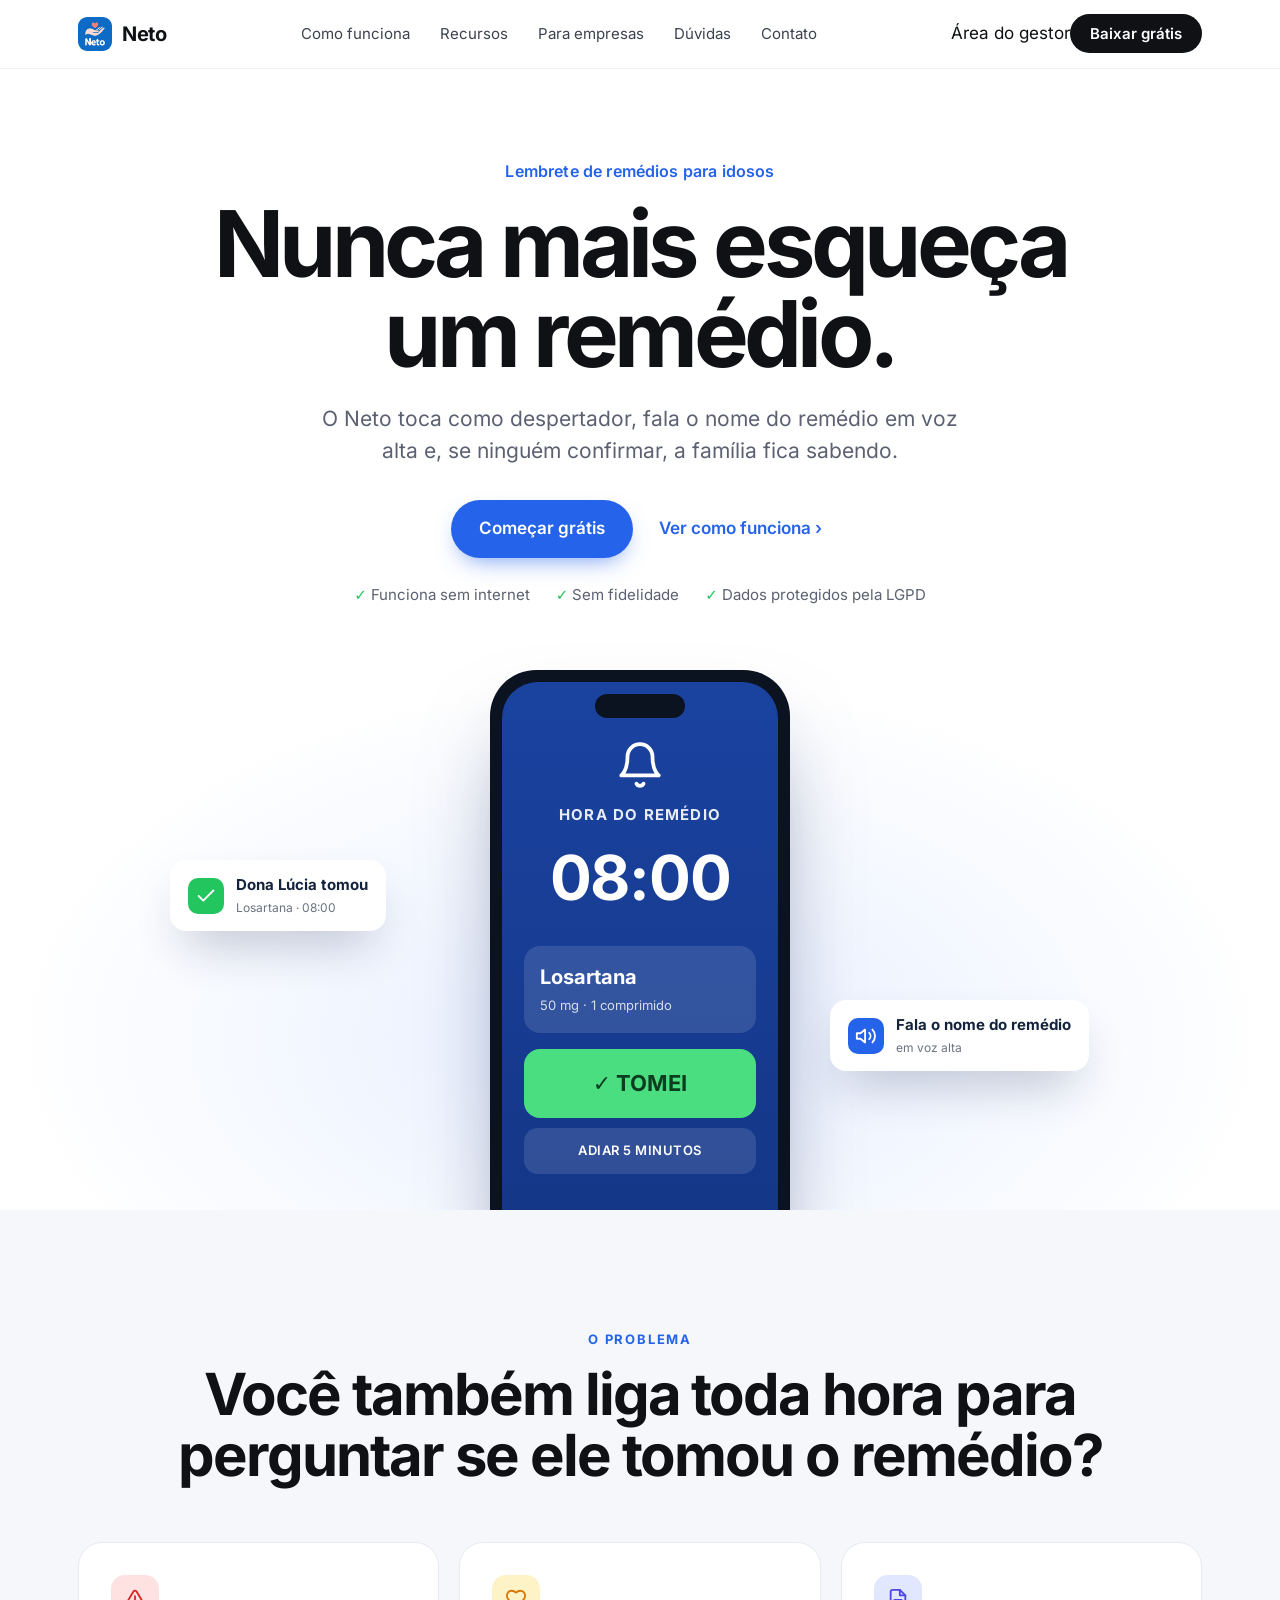
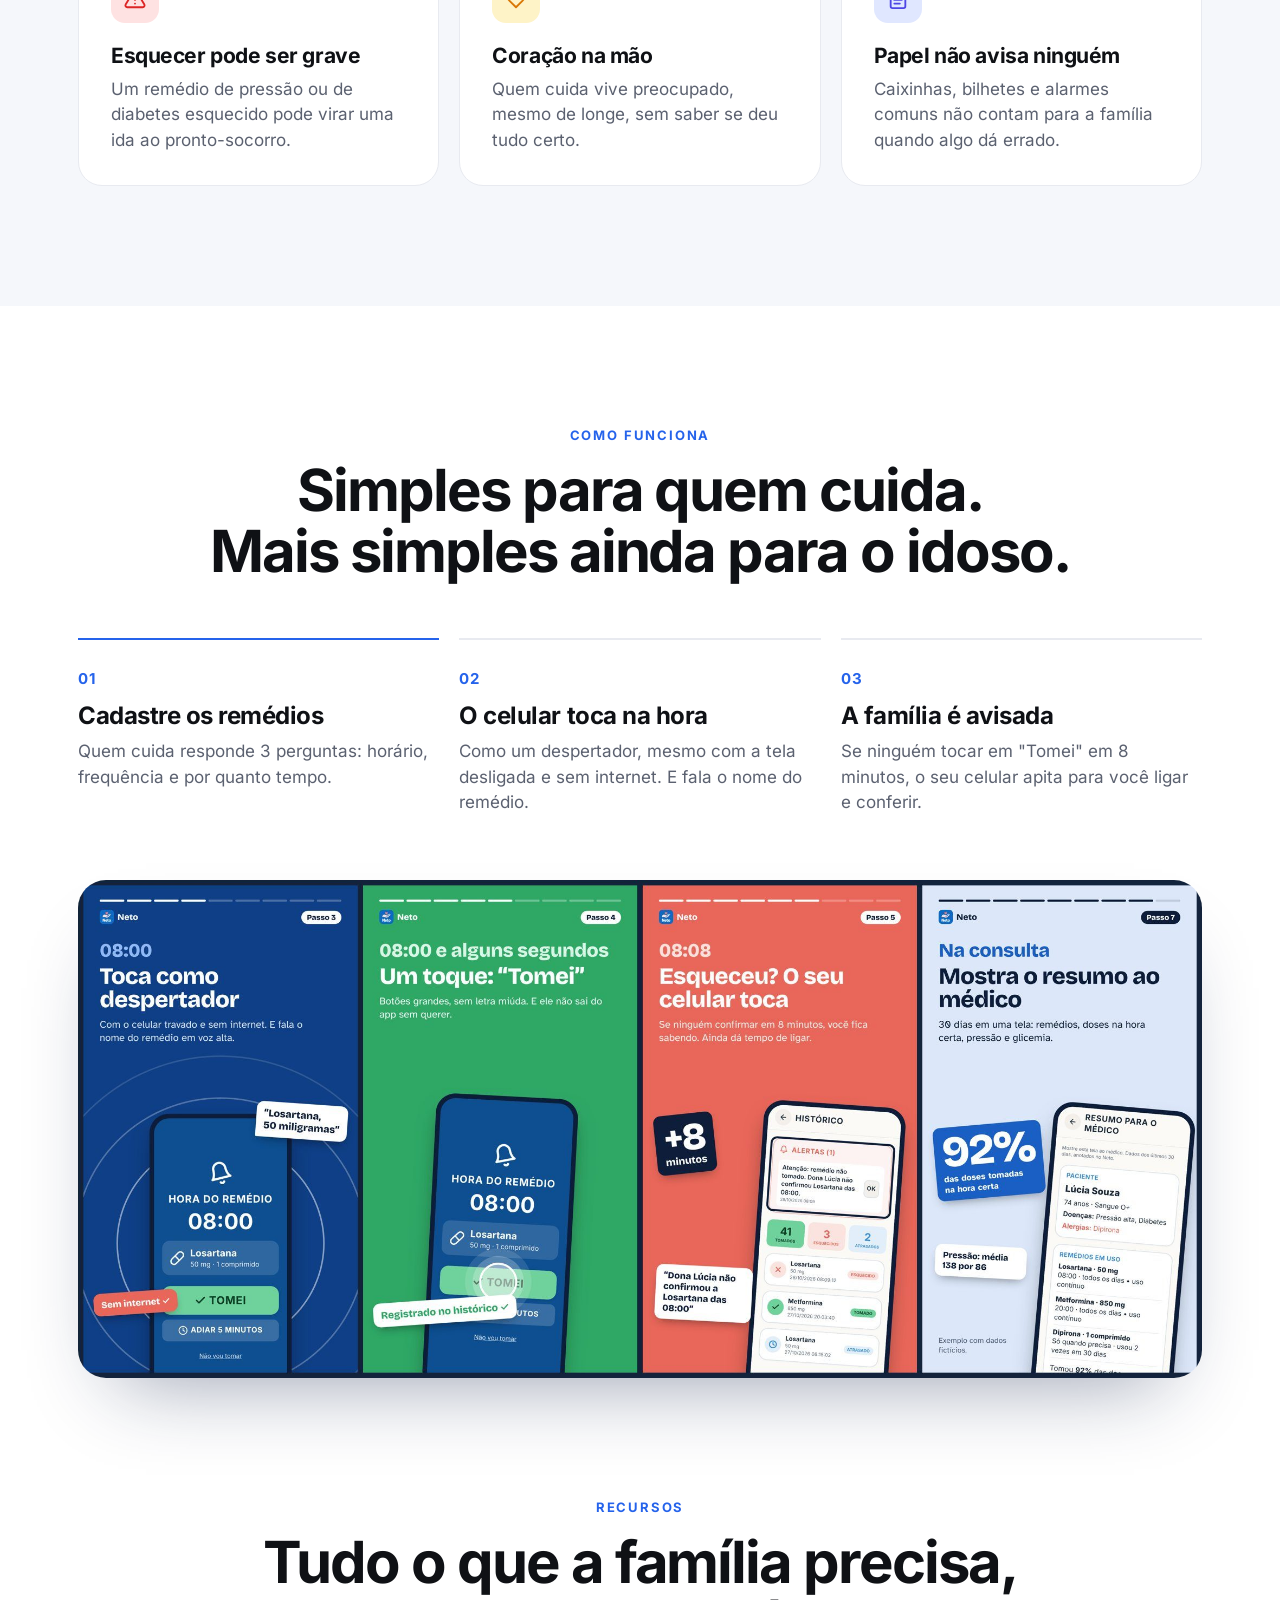
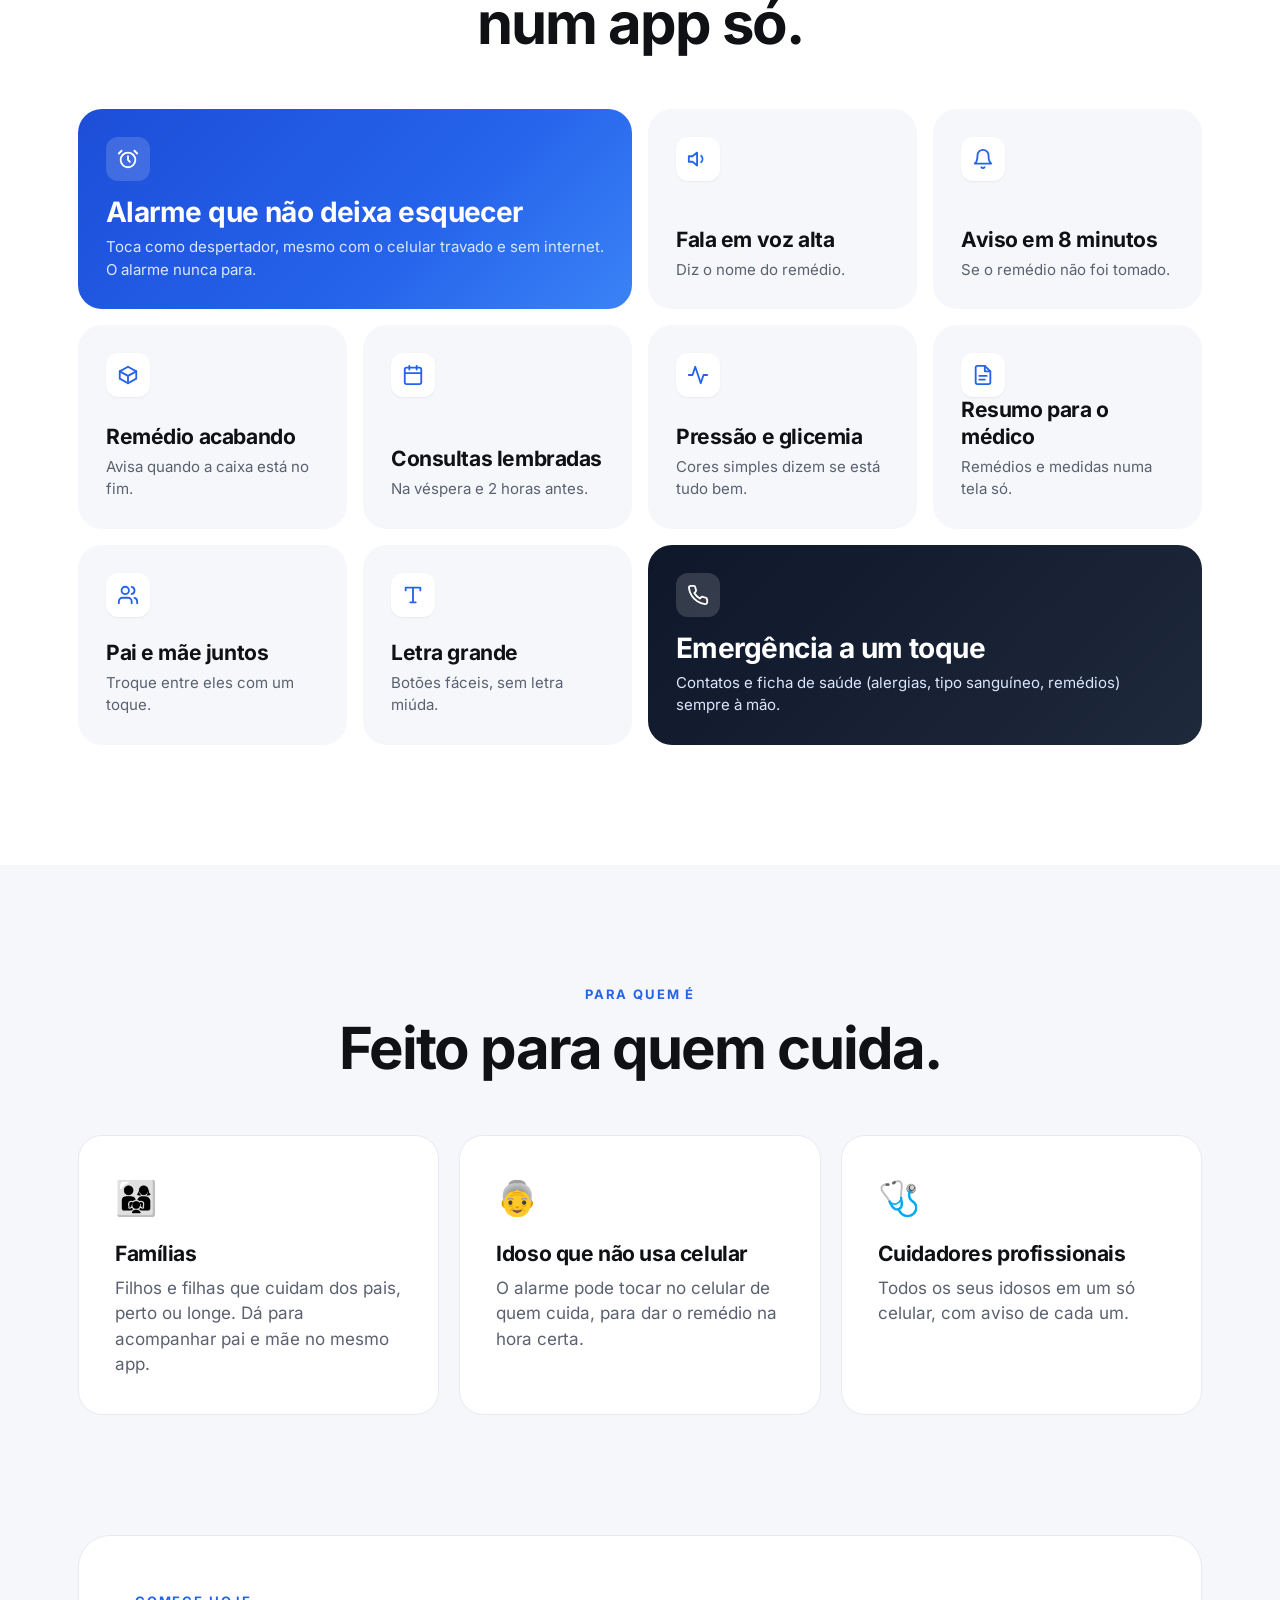
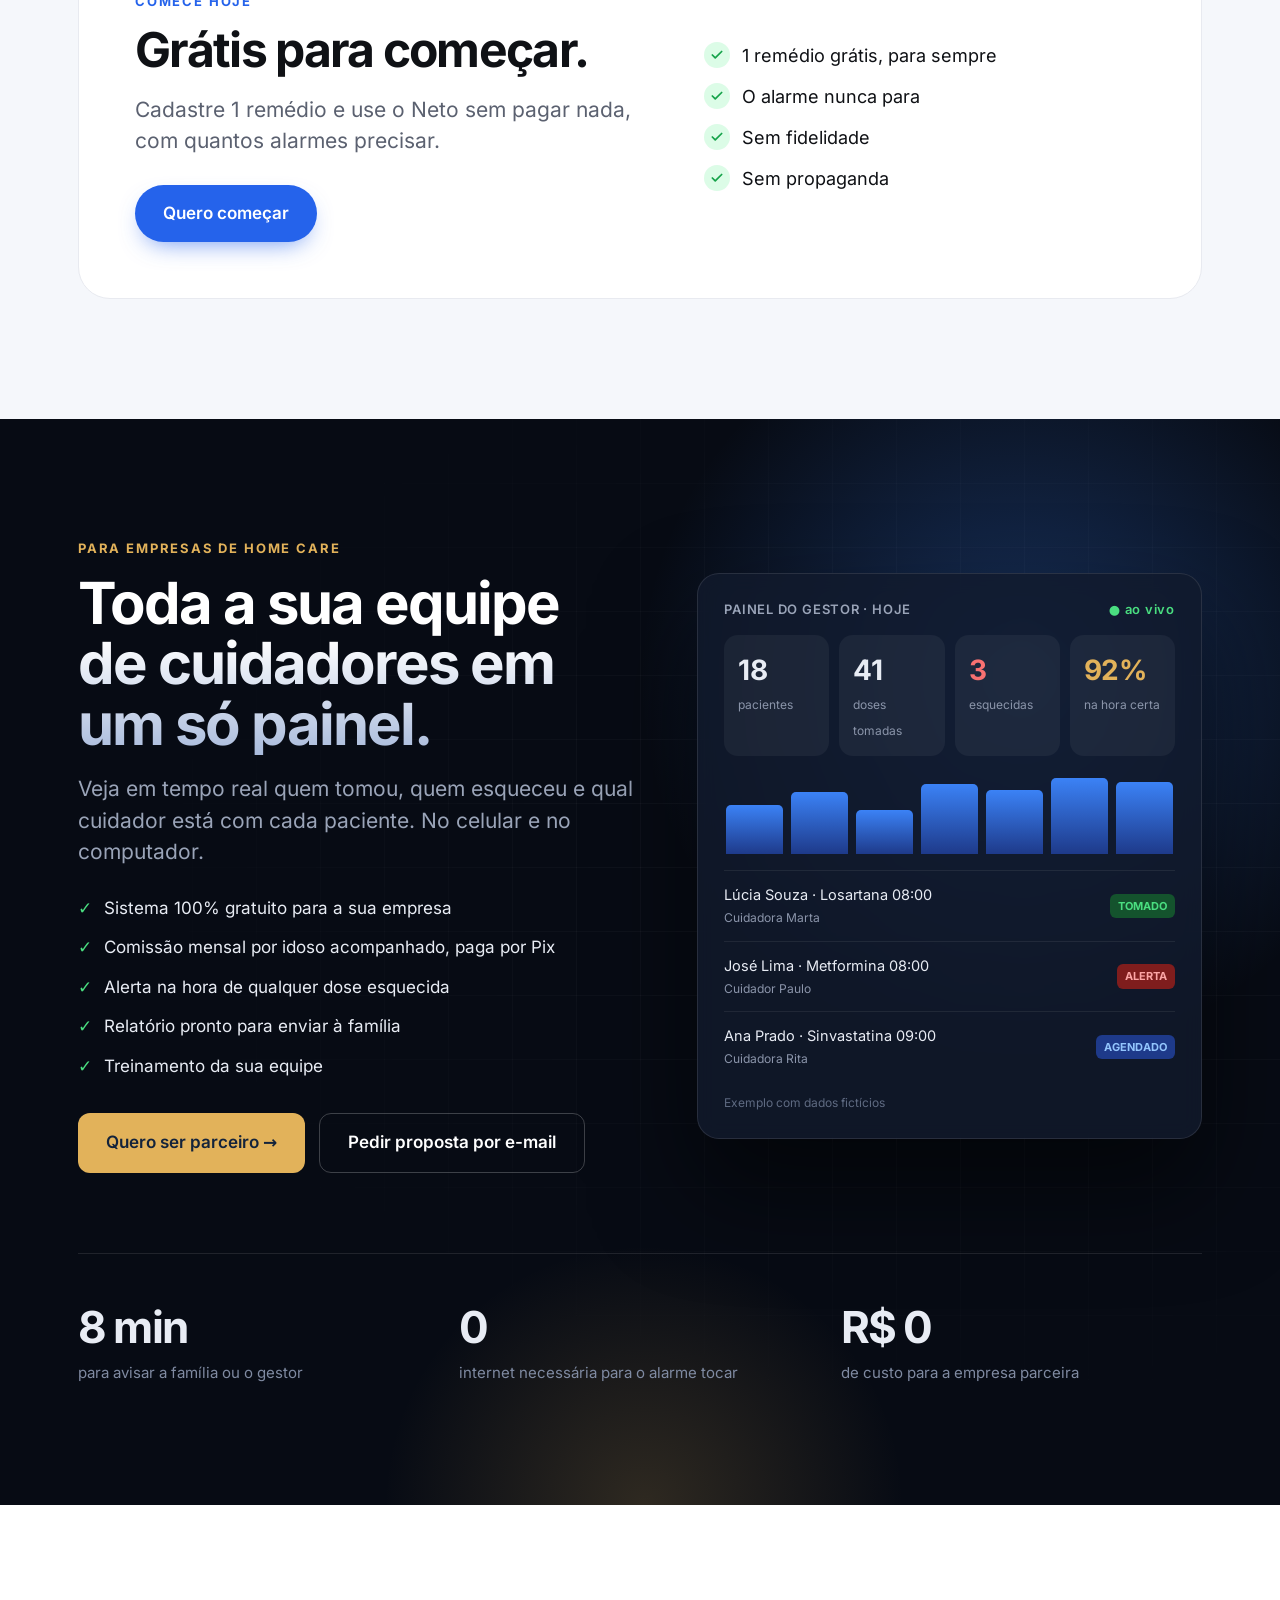
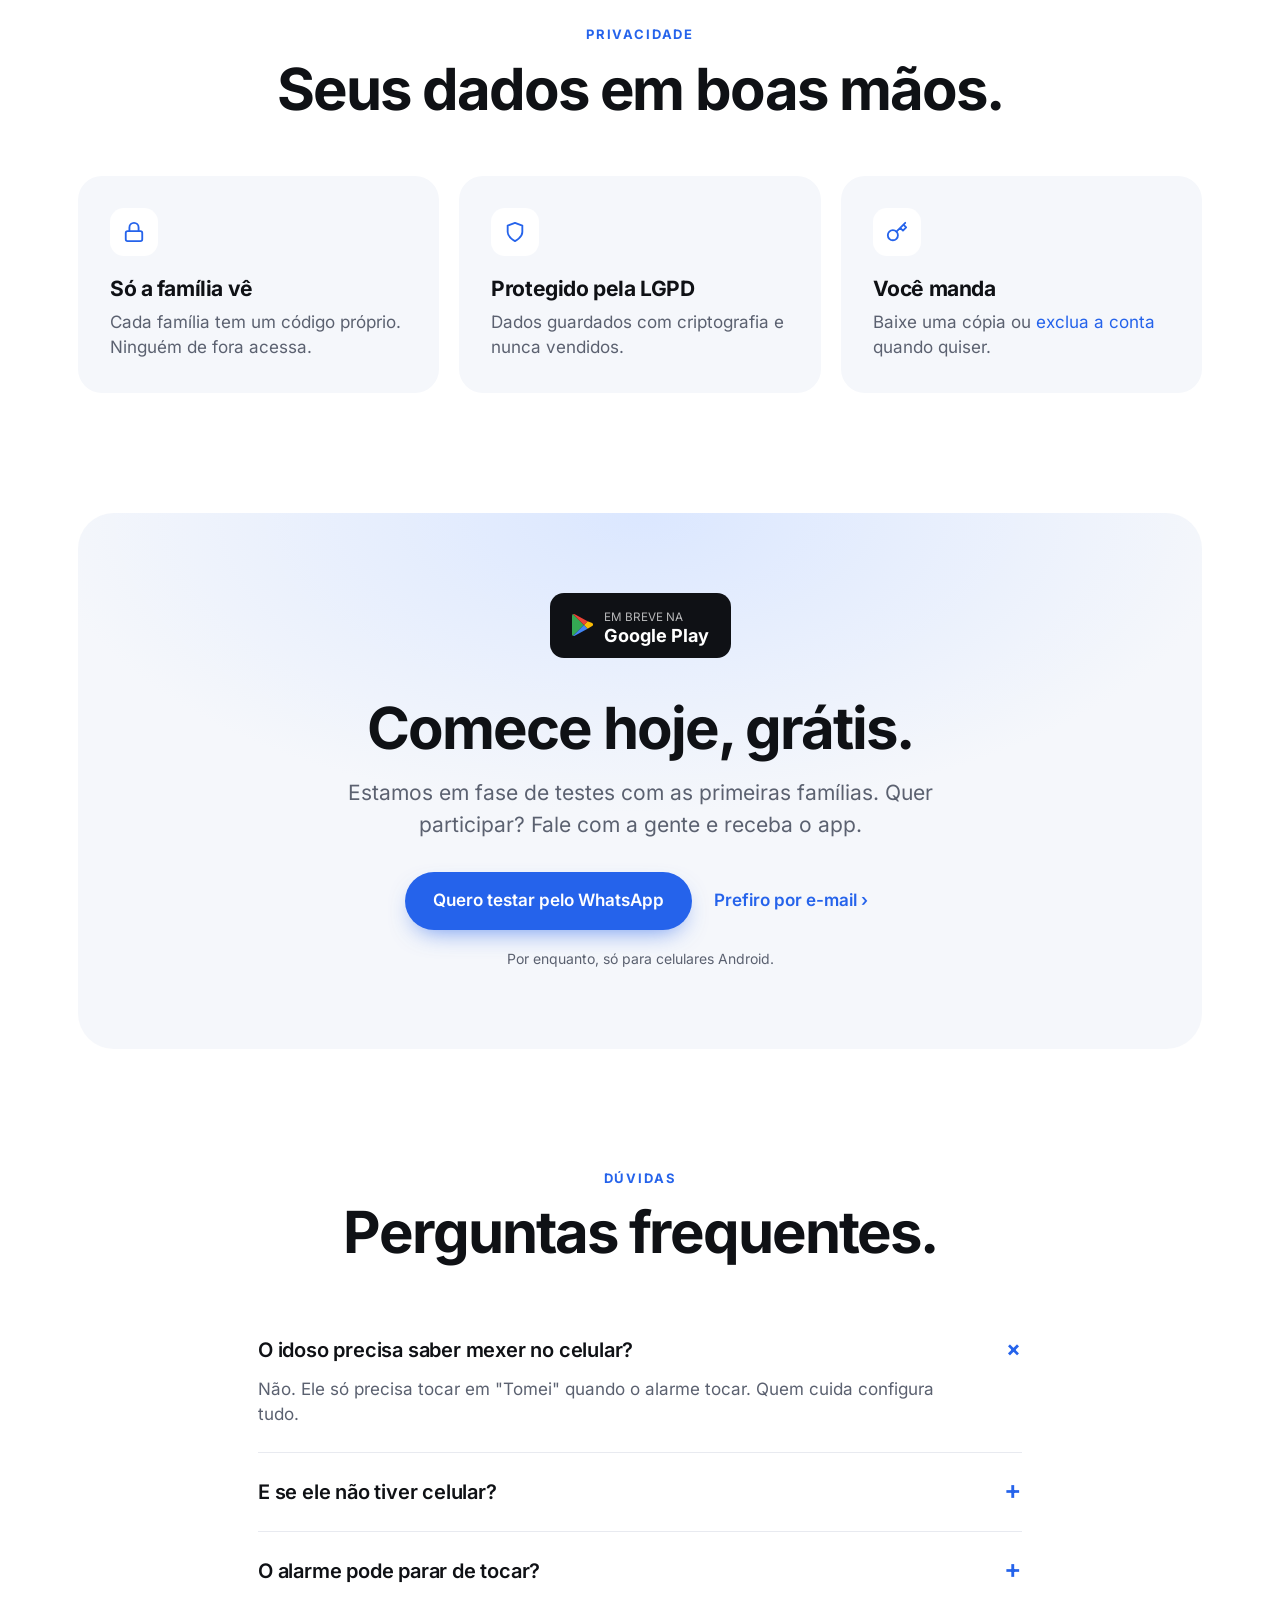
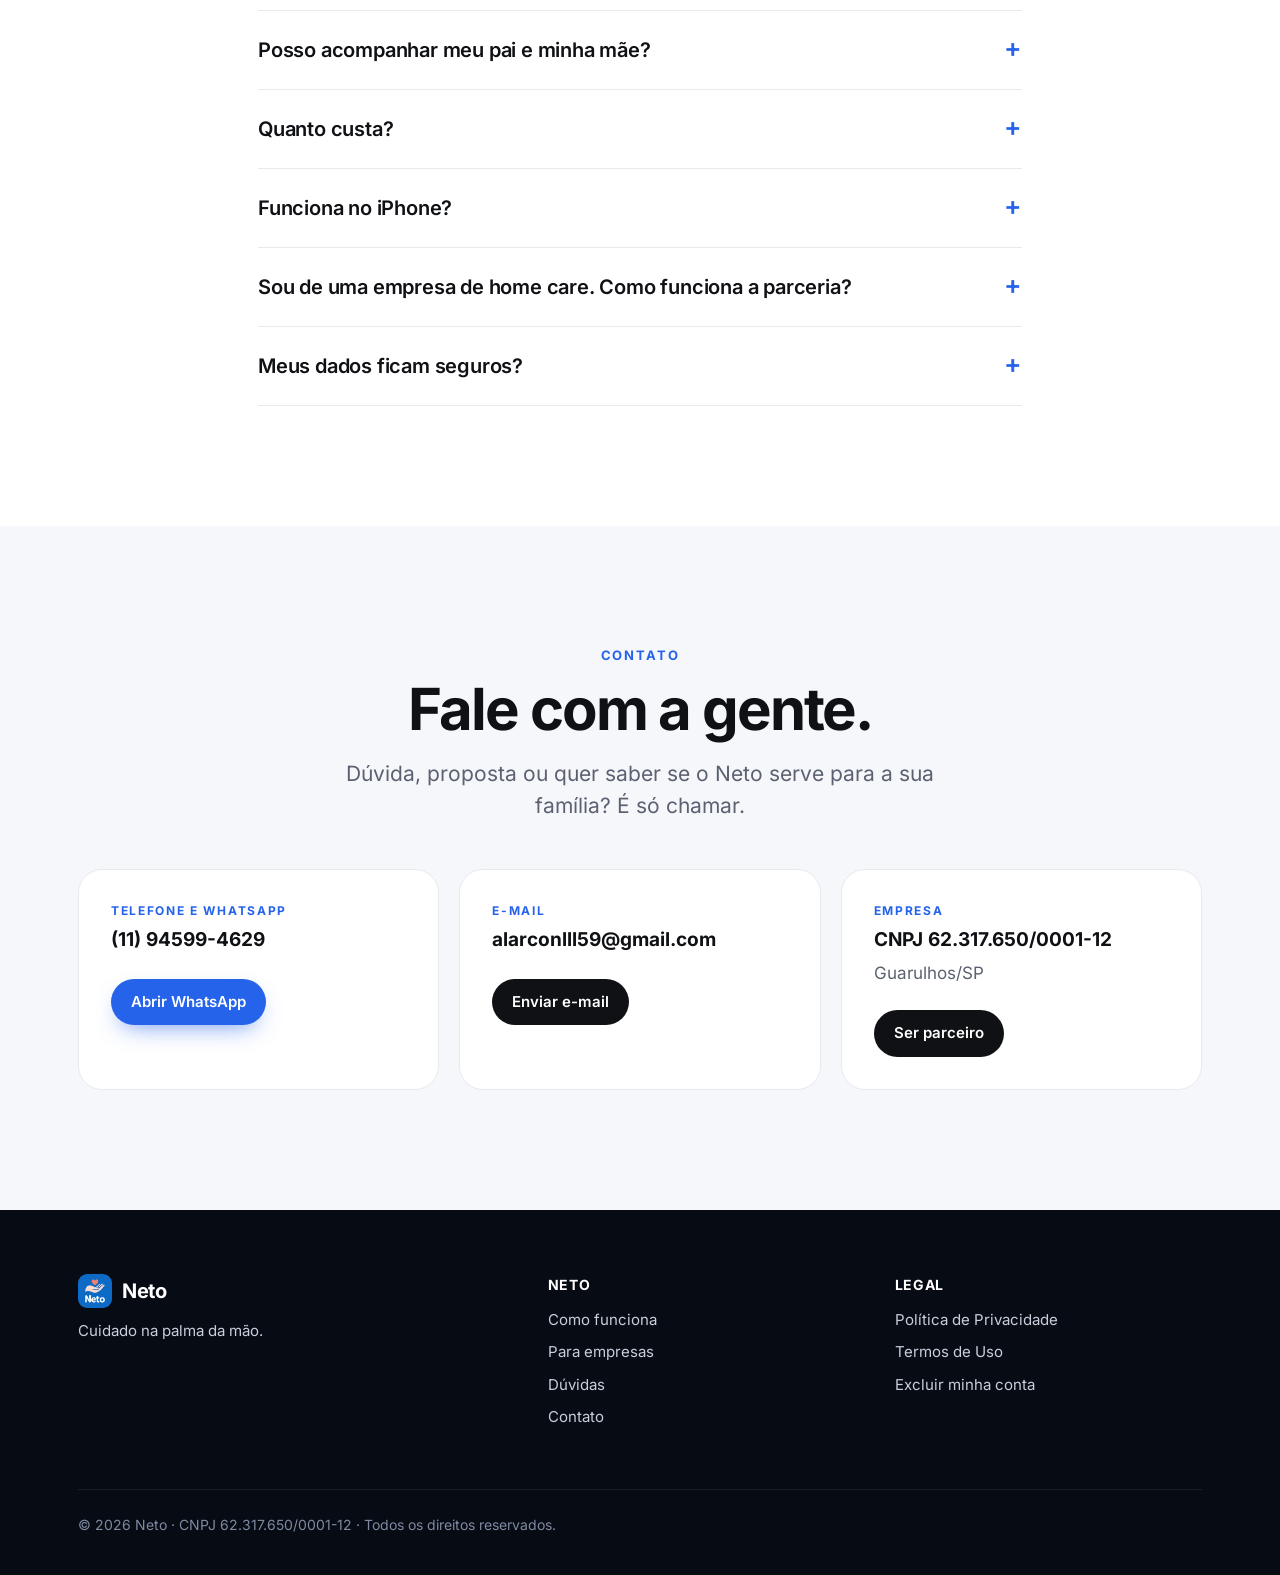
==== commit f6c68201: "Add files via upload" ====
--- a/index.html
+++ b/index.html
@@ -26,7 +26,7 @@
     <a href="#duvidas">Dúvidas</a>
     <a href="#contato">Contato</a>
   </nav>
-  <a class="hcta" href="#baixar">Baixar grátis</a>
+  <span class="hacts"><a class="hlogin" href="parceiros/">Área do gestor</a><a class="hcta" href="#baixar">Baixar grátis</a></span>
   <button class="menu" aria-label="Abrir menu" onclick="document.querySelector('nav.top').classList.toggle('open')">☰</button>
 </div></header>
 
--- a/assets/neto.css
+++ b/assets/neto.css
@@ -0,0 +1,184 @@
+@font-face{font-family:Inter;src:url(inter-latin-400-normal.woff2) format("woff2");font-weight:400;font-display:swap}
+@font-face{font-family:Inter;src:url(inter-latin-600-normal.woff2) format("woff2");font-weight:600;font-display:swap}
+@font-face{font-family:Inter;src:url(inter-latin-700-normal.woff2) format("woff2");font-weight:700;font-display:swap}
+:root{--ink:#0f1115;--muted:#5b6170;--line:#e8eaf0;--blue:#2563eb;--blue-d:#1e40af;--soft:#f5f7fb;--gold:#e2b25a;--green:#22c55e;--dark:#070b14;--dmuted:#9aa4b8}
+*{box-sizing:border-box;margin:0;padding:0}
+html{scroll-behavior:smooth}
+body{font-family:Inter,system-ui,sans-serif;color:var(--ink);background:#fff;-webkit-font-smoothing:antialiased;line-height:1.5;font-size:17px}
+a{color:inherit;text-decoration:none}
+img{max-width:100%;height:auto;display:block}
+.wrap{max-width:1180px;margin:0 auto;padding:0 28px}
+section{padding:120px 0}
+.eyb{color:var(--blue);font-weight:600;font-size:16px;letter-spacing:.01em}
+.k{font-weight:700;letter-spacing:.14em;font-size:13px;text-transform:uppercase;color:var(--blue)}
+h1,h2,h3{letter-spacing:-.035em;line-height:1.05;font-weight:700}
+h2{font-size:clamp(36px,5vw,58px);margin:14px 0 18px}
+h3{font-size:21px;letter-spacing:-.02em;line-height:1.25}
+.lead{font-size:clamp(18px,2vw,21px);color:var(--muted);max-width:640px}
+.center{text-align:center}.center .lead{margin:0 auto}
+.btn{display:inline-flex;align-items:center;gap:8px;font-weight:600;border-radius:999px;padding:16px 28px;font-size:17px;transition:transform .2s,box-shadow .2s,background .2s}
+.btn:hover{transform:translateY(-2px)}
+.btn-p{background:var(--blue);color:#fff;box-shadow:0 10px 24px -10px rgba(37,99,235,.7)}
+.btn-p:hover{background:var(--blue-d)}
+.btn-l{color:var(--blue);padding-left:8px;padding-right:8px}
+.btn-d{background:var(--ink);color:#fff}
+.btn-g{background:var(--gold);color:#13233b;border-radius:12px}
+.btn-o{border:1px solid rgba(255,255,255,.22);color:#fff;border-radius:12px}
+/* nav */
+header{position:sticky;top:0;z-index:50;background:rgba(255,255,255,.78);backdrop-filter:saturate(180%) blur(16px);-webkit-backdrop-filter:saturate(180%) blur(16px);border-bottom:1px solid rgba(0,0,0,.05)}
+header .wrap{display:flex;align-items:center;justify-content:space-between;height:68px}
+.logo{display:flex;align-items:center;gap:10px;font-weight:700;font-size:20px;letter-spacing:-.02em}
+.logo img{width:34px;height:34px;border-radius:9px}
+nav.top{display:flex;gap:30px;font-size:15px;color:#3d4250}
+nav.top a:hover{color:var(--ink)}
+.hcta{background:var(--ink);color:#fff;border-radius:999px;padding:10px 20px;font-weight:600;font-size:15px}
+.menu{display:none;background:none;border:0;font-size:24px;cursor:pointer}
+/* hero */
+.hero{text-align:center;padding:90px 0 0;overflow:hidden;background:radial-gradient(900px 520px at 50% 85%,#e6eeff,#fff 70%)}
+.hero h1{font-size:clamp(48px,8vw,92px);letter-spacing:-.05em;line-height:.98;margin:16px auto 24px;max-width:1000px}
+.hero .lead{margin:0 auto}
+.hero .btns{display:flex;justify-content:center;gap:18px;flex-wrap:wrap;margin-top:34px}
+.trust{display:flex;justify-content:center;gap:26px;flex-wrap:wrap;margin-top:26px;color:var(--muted);font-size:15px}
+.trust span:before{content:"✓ ";color:var(--green);font-weight:700}
+.stage{position:relative;height:540px;margin-top:64px;display:flex;justify-content:center}
+.phone{width:300px;height:610px;border-radius:46px;background:#0b1220;padding:12px;box-shadow:0 50px 90px -30px rgba(15,30,70,.55);flex:none}
+.scr{width:100%;height:100%;border-radius:36px;background:linear-gradient(180deg,#1a43a0,#143585);color:#fff;display:flex;flex-direction:column;align-items:center;padding:58px 22px 22px;position:relative;overflow:hidden}
+.scr .notch{position:absolute;top:12px;width:90px;height:24px;border-radius:14px;background:#0b1220}
+.scr .bell{margin-bottom:14px;animation:ring 2.4s ease-in-out infinite;transform-origin:50% 10%}
+@keyframes ring{0%,60%,100%{transform:rotate(0)}65%{transform:rotate(14deg)}72%{transform:rotate(-12deg)}79%{transform:rotate(8deg)}86%{transform:rotate(-5deg)}}
+.scr .t1{font-weight:700;letter-spacing:.08em;font-size:15px;opacity:.9}
+.scr .hr{font-weight:700;font-size:62px;letter-spacing:-.02em;margin:4px 0 22px}
+.scr .med{width:100%;background:rgba(255,255,255,.12);border-radius:16px;padding:16px;text-align:left}
+.scr .med b{font-size:20px;display:block}.scr .med span{font-size:13px;opacity:.8}
+.scr .ok{width:100%;margin-top:16px;background:#4ade80;color:#0b3d1f;font-weight:700;font-size:22px;border-radius:16px;padding:18px;text-align:center}
+.scr .later{width:100%;margin-top:10px;background:rgba(255,255,255,.12);font-weight:600;font-size:13px;border-radius:14px;padding:13px;text-align:center;letter-spacing:.04em}
+.chip{position:absolute;background:#fff;color:#13233b;border-radius:16px;padding:14px 18px;font-size:15px;box-shadow:0 24px 50px -16px rgba(15,30,70,.3);display:flex;gap:12px;align-items:center;white-space:nowrap;text-align:left;animation:float 6s ease-in-out infinite}
+.chip.c2{animation-delay:-3s}
+@keyframes float{50%{transform:translateY(-10px)}}
+.chip .i{width:36px;height:36px;border-radius:10px;display:grid;place-items:center;color:#fff;flex:none}
+.chip small{display:block;color:#6b7280;font-size:12px;margin-top:2px}
+.ic{width:22px;height:22px;stroke:currentColor;fill:none;stroke-width:2;stroke-linecap:round;stroke-linejoin:round}
+/* problem */
+.prob{background:var(--soft)}
+.cards3{display:grid;grid-template-columns:repeat(3,1fr);gap:20px;margin-top:56px}
+.card{background:#fff;border:1px solid var(--line);border-radius:24px;padding:32px}
+.card .ico{width:48px;height:48px;border-radius:14px;display:grid;place-items:center;margin-bottom:20px}
+.card p{color:var(--muted);margin-top:8px}
+/* steps */
+.steps{display:grid;grid-template-columns:repeat(3,1fr);gap:20px;margin-top:56px;counter-reset:s}
+.step{border-top:2px solid var(--line);padding-top:26px;position:relative}
+.step:before{counter-increment:s;content:"0" counter(s);font-weight:700;color:var(--blue);font-size:15px;letter-spacing:.06em}
+.step h3{margin:10px 0 8px;font-size:24px}
+.step p{color:var(--muted)}
+.step.on{border-color:var(--blue)}
+.shots{margin-top:64px;border-radius:28px;overflow:hidden;box-shadow:0 40px 80px -40px rgba(15,30,70,.45)}
+/* bento */
+.bento{display:grid;grid-template-columns:repeat(4,1fr);gap:16px;margin-top:56px}
+.b{background:var(--soft);border-radius:24px;padding:28px;min-height:200px;display:flex;flex-direction:column;justify-content:space-between;transition:transform .25s,box-shadow .25s}
+.b:hover{transform:translateY(-4px);box-shadow:0 20px 40px -20px rgba(15,30,70,.25)}
+.b .ico{width:44px;height:44px;border-radius:12px;background:#fff;display:grid;place-items:center;color:var(--blue);box-shadow:0 1px 2px rgba(0,0,0,.06)}
+.b p{color:var(--muted);font-size:15px;margin-top:6px}
+.b.big{grid-column:span 2;background:linear-gradient(135deg,#1d4ed8,#2563eb 60%,#3b82f6);color:#fff}
+.b.big p{color:#dbe6ff}.b.big .ico{background:rgba(255,255,255,.15);color:#fff;box-shadow:none}
+.b.big h3{font-size:28px}
+/* who */
+.who{display:grid;grid-template-columns:repeat(3,1fr);gap:20px;margin-top:56px}
+.who .card{padding:36px}
+.who .em{font-size:34px;margin-bottom:18px}
+/* free */
+.free{background:var(--soft)}
+.freebox{display:grid;grid-template-columns:1.2fr 1fr;gap:40px;align-items:center;background:#fff;border:1px solid var(--line);border-radius:32px;padding:56px}
+.checks{list-style:none;display:grid;gap:14px;font-size:18px}
+.checks li{display:flex;gap:12px;align-items:center}
+.checks li:before{content:"";width:26px;height:26px;border-radius:50%;flex:none;background:#dcfce7 url("data:image/svg+xml,%3Csvg xmlns='http://www.w3.org/2000/svg' viewBox='0 0 24 24' fill='none' stroke='%2316a34a' stroke-width='3' stroke-linecap='round' stroke-linejoin='round'%3E%3Cpath d='M20 6 9 17l-5-5'/%3E%3C/svg%3E") center/14px no-repeat}
+/* business (dark) */
+.biz{background:var(--dark);color:#e8ecf4;position:relative;overflow:hidden}
+.biz:before{content:"";position:absolute;inset:0;background-image:linear-gradient(rgba(255,255,255,.04) 1px,transparent 1px),linear-gradient(90deg,rgba(255,255,255,.04) 1px,transparent 1px);background-size:64px 64px;-webkit-mask-image:radial-gradient(ellipse at 75% 40%,#000 15%,transparent 65%);mask-image:radial-gradient(ellipse at 75% 40%,#000 15%,transparent 65%)}
+.biz .glow{position:absolute;width:760px;height:760px;right:-120px;top:-120px;background:radial-gradient(closest-side,rgba(59,130,246,.32),transparent)}
+.biz .glow2{position:absolute;width:520px;height:520px;left:30%;bottom:-260px;background:radial-gradient(closest-side,rgba(226,178,90,.18),transparent)}
+.biz .wrap{position:relative;display:grid;grid-template-columns:1.1fr 1fr;gap:64px;align-items:center}
+.biz .k{color:var(--gold)}
+.biz h2{background:linear-gradient(180deg,#fff 35%,#a9bbdc);-webkit-background-clip:text;background-clip:text;color:transparent}
+.biz .lead{color:var(--dmuted)}
+.biz ul{list-style:none;margin:28px 0 34px;display:grid;gap:14px;font-size:17px}
+.biz li{display:flex;gap:12px}.biz li:before{content:"✓";color:#4ade80;font-weight:700}
+.biz .btns{display:flex;gap:14px;flex-wrap:wrap}
+.pn{border-radius:22px;background:rgba(18,26,44,.82);border:1px solid rgba(255,255,255,.1);padding:26px;box-shadow:0 50px 100px rgba(0,0,0,.55);backdrop-filter:blur(10px)}
+.pn h4{font-size:13px;color:var(--dmuted);margin-bottom:16px;display:flex;justify-content:space-between;letter-spacing:.06em;font-weight:600}
+.live{color:#4ade80}.live:before{content:"● ";animation:blink 1.6s infinite}
+@keyframes blink{50%{opacity:.25}}
+.kp{display:grid;grid-template-columns:repeat(4,1fr);gap:10px;margin-bottom:18px}
+.kp div{background:rgba(255,255,255,.05);border-radius:14px;padding:14px}.kp b{font-size:28px;display:block;letter-spacing:-.02em}.kp span{font-size:12px;color:#8b95aa}
+.bars{display:flex;align-items:flex-end;gap:8px;height:80px;margin:4px 0 16px;padding:0 2px}
+.bars i{flex:1;background:linear-gradient(#3b82f6,#1e3a8a);border-radius:5px 5px 0 0}
+.row{display:flex;justify-content:space-between;align-items:center;gap:10px;padding:13px 0;border-top:1px solid rgba(255,255,255,.07);font-size:14.5px}
+.row small{color:#8b95aa}
+.tag{font-size:11px;font-weight:700;border-radius:6px;padding:4px 8px;white-space:nowrap}
+.t-ok{background:#14532d;color:#4ade80}.t-al{background:#7f1d1d;color:#fca5a5}.t-ag{background:#1e3a8a;color:#93c5fd}
+.fict{font-size:12px;margin-top:12px;color:#5f6b82}
+.stats{display:grid;grid-template-columns:repeat(3,1fr);gap:20px;margin-top:80px;padding-top:40px;border-top:1px solid rgba(255,255,255,.1);position:relative}
+.stats b{font-size:44px;letter-spacing:-.04em;display:block}.stats span{color:#7f8aa1;font-size:15px}
+/* security */
+.sec .cards3 .card{background:var(--soft);border:0}
+/* download */
+.dl{padding:0 0 120px}
+.dlbox{border-radius:36px;padding:80px 40px;text-align:center;background:radial-gradient(600px 300px at 50% 0%,#dbe7ff,transparent),#f5f7fb}
+.dlbox .gp{display:inline-flex;align-items:center;gap:10px;background:var(--ink);color:#fff;border-radius:14px;padding:12px 22px;margin-bottom:26px;font-size:14px}
+.dlbox .gp b{font-size:18px;display:block;line-height:1.1}
+.dlbox .btns{display:flex;justify-content:center;gap:14px;flex-wrap:wrap;margin-top:32px}
+.small{color:var(--muted);font-size:14px;margin-top:18px}
+/* faq */
+.faq{max-width:820px;margin:48px auto 0}
+details{border-bottom:1px solid var(--line);padding:24px 0}
+summary{list-style:none;cursor:pointer;font-weight:600;font-size:20px;display:flex;justify-content:space-between;gap:20px;letter-spacing:-.01em}
+summary::-webkit-details-marker{display:none}
+summary:after{content:"+";font-size:26px;line-height:1;color:var(--blue);transition:transform .25s}
+details[open] summary:after{transform:rotate(45deg)}
+details p{color:var(--muted);margin-top:12px;font-size:17px;max-width:700px}
+/* contact */
+.contact{background:var(--soft)}
+.cgrid{display:grid;grid-template-columns:repeat(3,1fr);gap:20px;margin-top:48px}
+.cgrid .card{display:flex;flex-direction:column;gap:6px}
+.cgrid .card b{font-size:19px;word-break:break-word}
+.cgrid .card .btn{margin-top:18px;align-self:flex-start;padding:12px 20px;font-size:15px}
+/* footer */
+footer{background:var(--dark);color:#c8cfdc;padding:64px 0 40px;font-size:15px}
+footer .wrap{display:grid;grid-template-columns:1.4fr 1fr 1fr;gap:40px}
+footer .logo{color:#fff;margin-bottom:12px}
+footer h5{color:#fff;font-size:14px;margin-bottom:14px;letter-spacing:.04em}
+footer ul{list-style:none;display:grid;gap:10px}
+footer a:hover{color:#fff}
+footer .copy{grid-column:1/-1;border-top:1px solid rgba(255,255,255,.08);padding-top:24px;margin-top:20px;color:#7f8aa1;font-size:14px}
+/* reveal */
+.reveal{opacity:0;transform:translateY(24px);transition:opacity .8s ease,transform .8s ease}
+.reveal.vis{opacity:1;transform:none}
+@media (prefers-reduced-motion:reduce){.reveal{opacity:1;transform:none}.chip,.scr .bell{animation:none}}
+/* mobile */
+@media (max-width:900px){
+ section{padding:80px 0}
+ nav.top{display:none;position:absolute;top:68px;left:0;right:0;background:#fff;flex-direction:column;gap:0;padding:8px 28px 20px;border-bottom:1px solid var(--line)}
+ nav.top.open{display:flex}nav.top a{padding:12px 0;font-size:17px}
+ .menu{display:block}.hcta{display:none}
+ .cards3,.steps,.who,.cgrid,.biz .wrap,.freebox{grid-template-columns:1fr}
+ .bento{grid-template-columns:1fr 1fr}.b.big{grid-column:span 2}
+ .freebox{padding:32px}
+ .stage{height:480px;margin-top:48px}
+ .chip{display:none}
+ .kp{grid-template-columns:repeat(2,1fr)}
+ .stats{grid-template-columns:1fr;gap:28px;margin-top:56px}
+ footer .wrap{grid-template-columns:1fr}
+}
+@media (max-width:520px){.b{min-height:170px;padding:20px}.b h3{font-size:17px}.wrap{padding:0 22px}.hero{padding-top:56px}}
+/* legal pages */
+.legal{max-width:780px;margin:0 auto;padding:80px 28px 110px}
+.legal h1{font-size:clamp(36px,5vw,52px);margin-bottom:20px}
+.legal h2{font-size:24px;letter-spacing:-.02em;margin:40px 0 10px}
+.legal p,.legal li{color:#3d4250;font-size:17px;line-height:1.7}
+.legal a{color:var(--blue)}
+.legal .note{background:#fff7ed;border:1px solid #fed7aa;border-radius:18px;padding:24px}
+.legal .steps{list-style:none;display:grid;gap:12px}
+.legal .steps li{display:flex;gap:16px;align-items:center;background:var(--soft);border-radius:16px;padding:14px 20px}
+.legal .steps .n{width:40px;height:40px;border-radius:50%;background:var(--blue);color:#fff;display:grid;place-items:center;font-weight:700;flex:none}
+.legal .steps h3{margin:0!important;font-size:18px!important}
+.legal .btn{display:inline-flex;margin-top:24px;background:var(--blue);color:#fff;border-radius:999px;padding:14px 26px;font-weight:600}
+.mt{margin-top:24px}
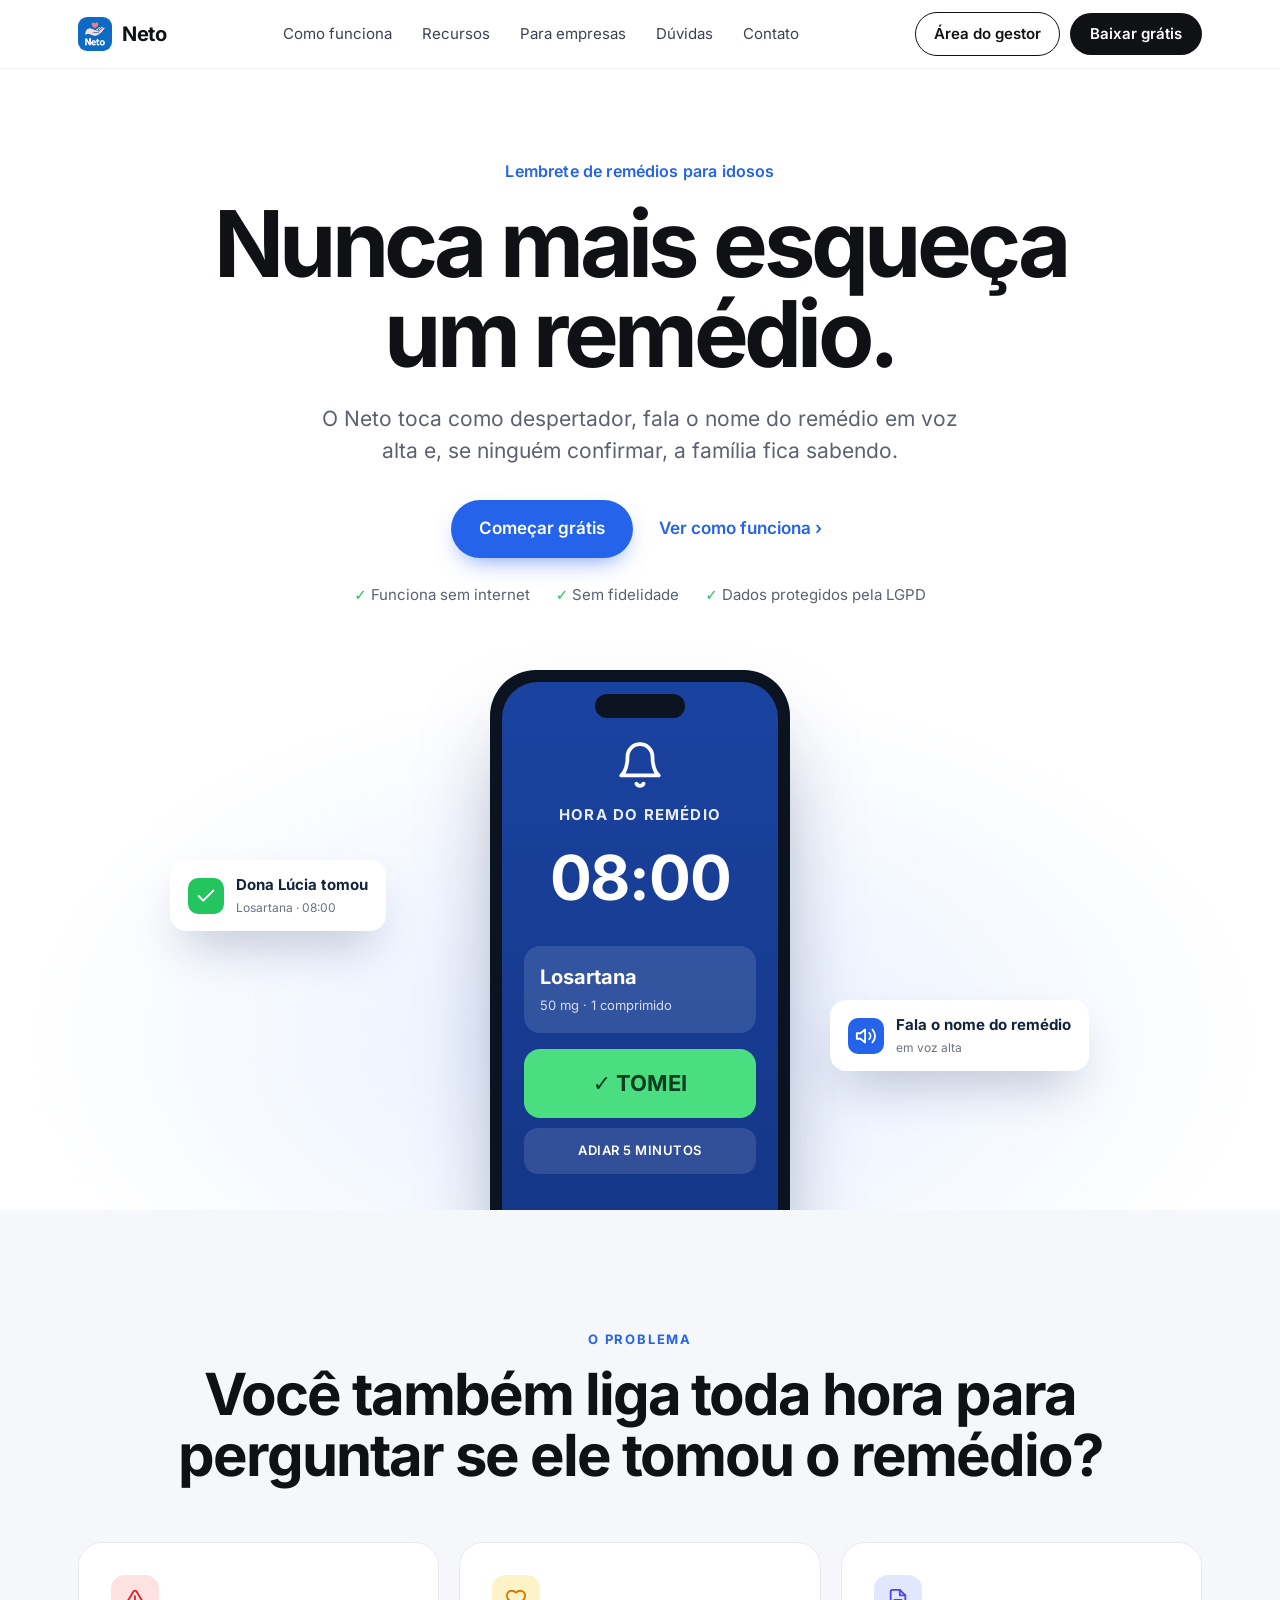
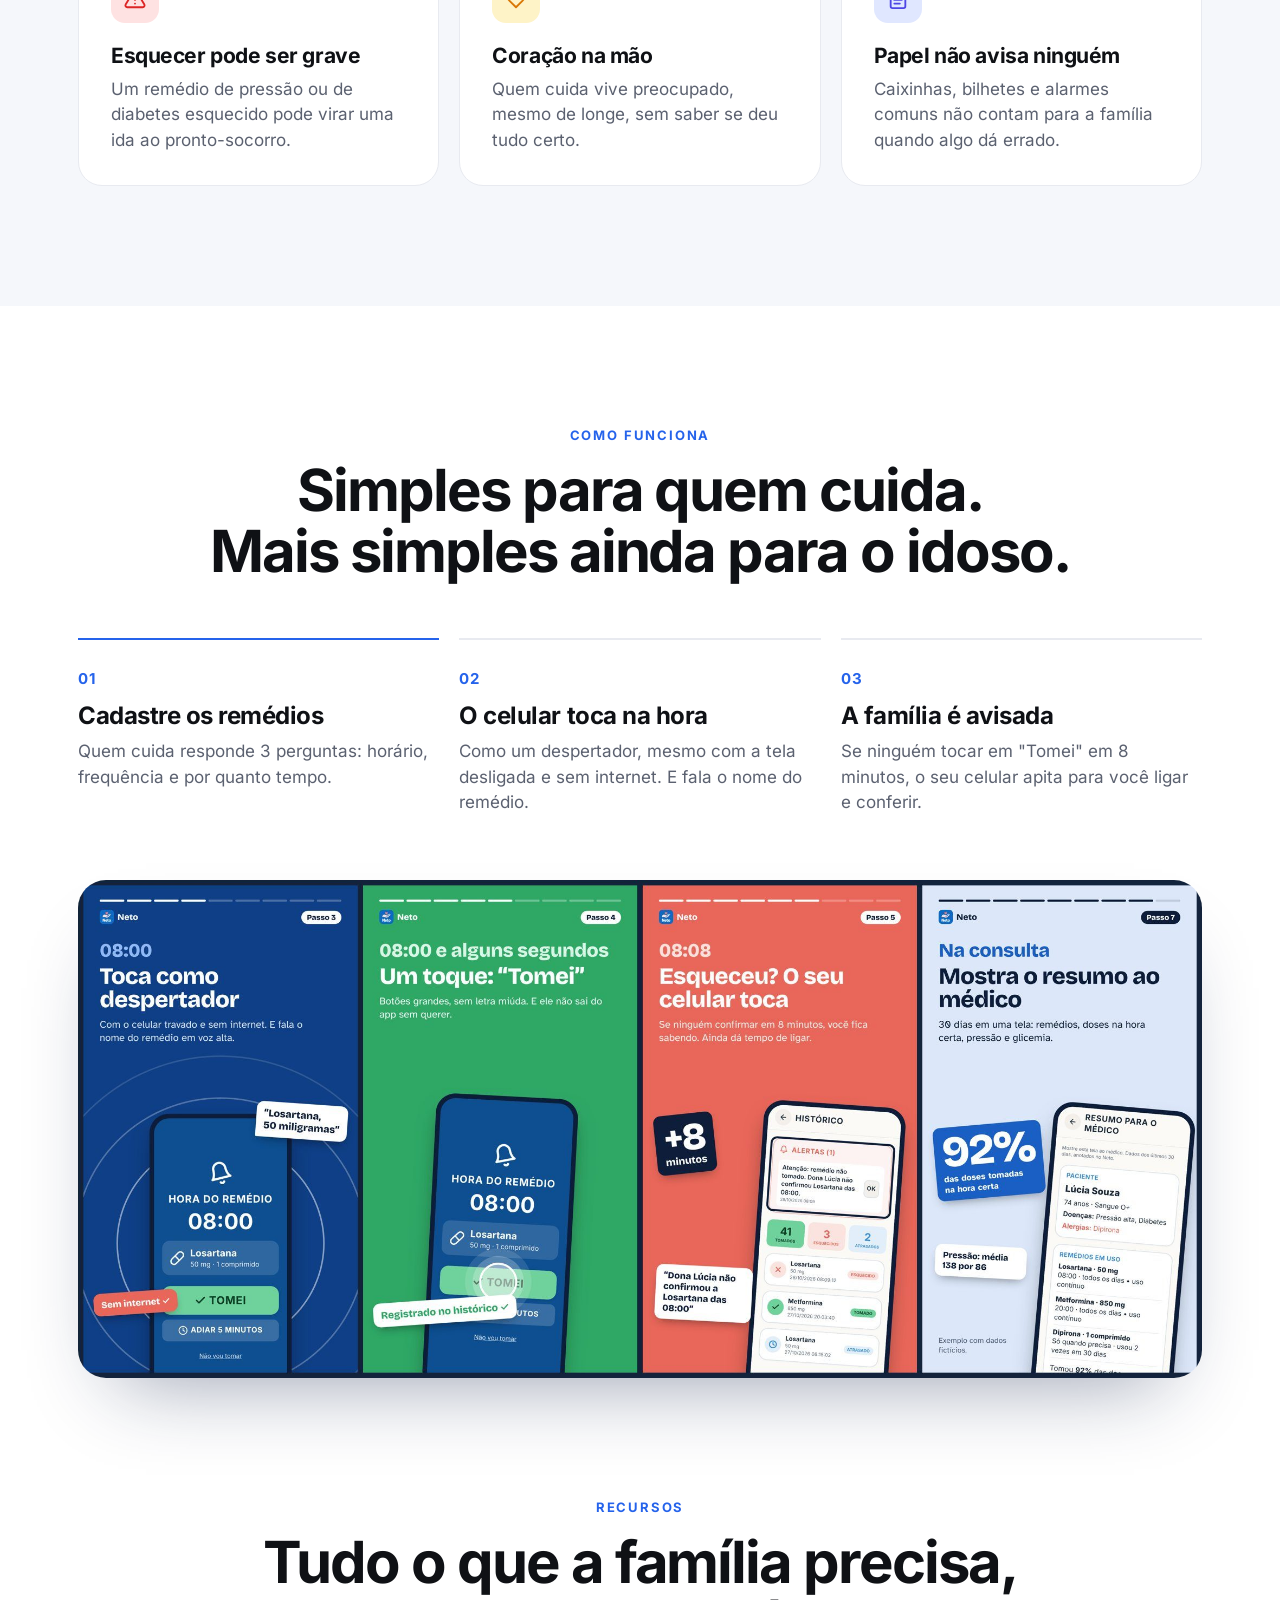
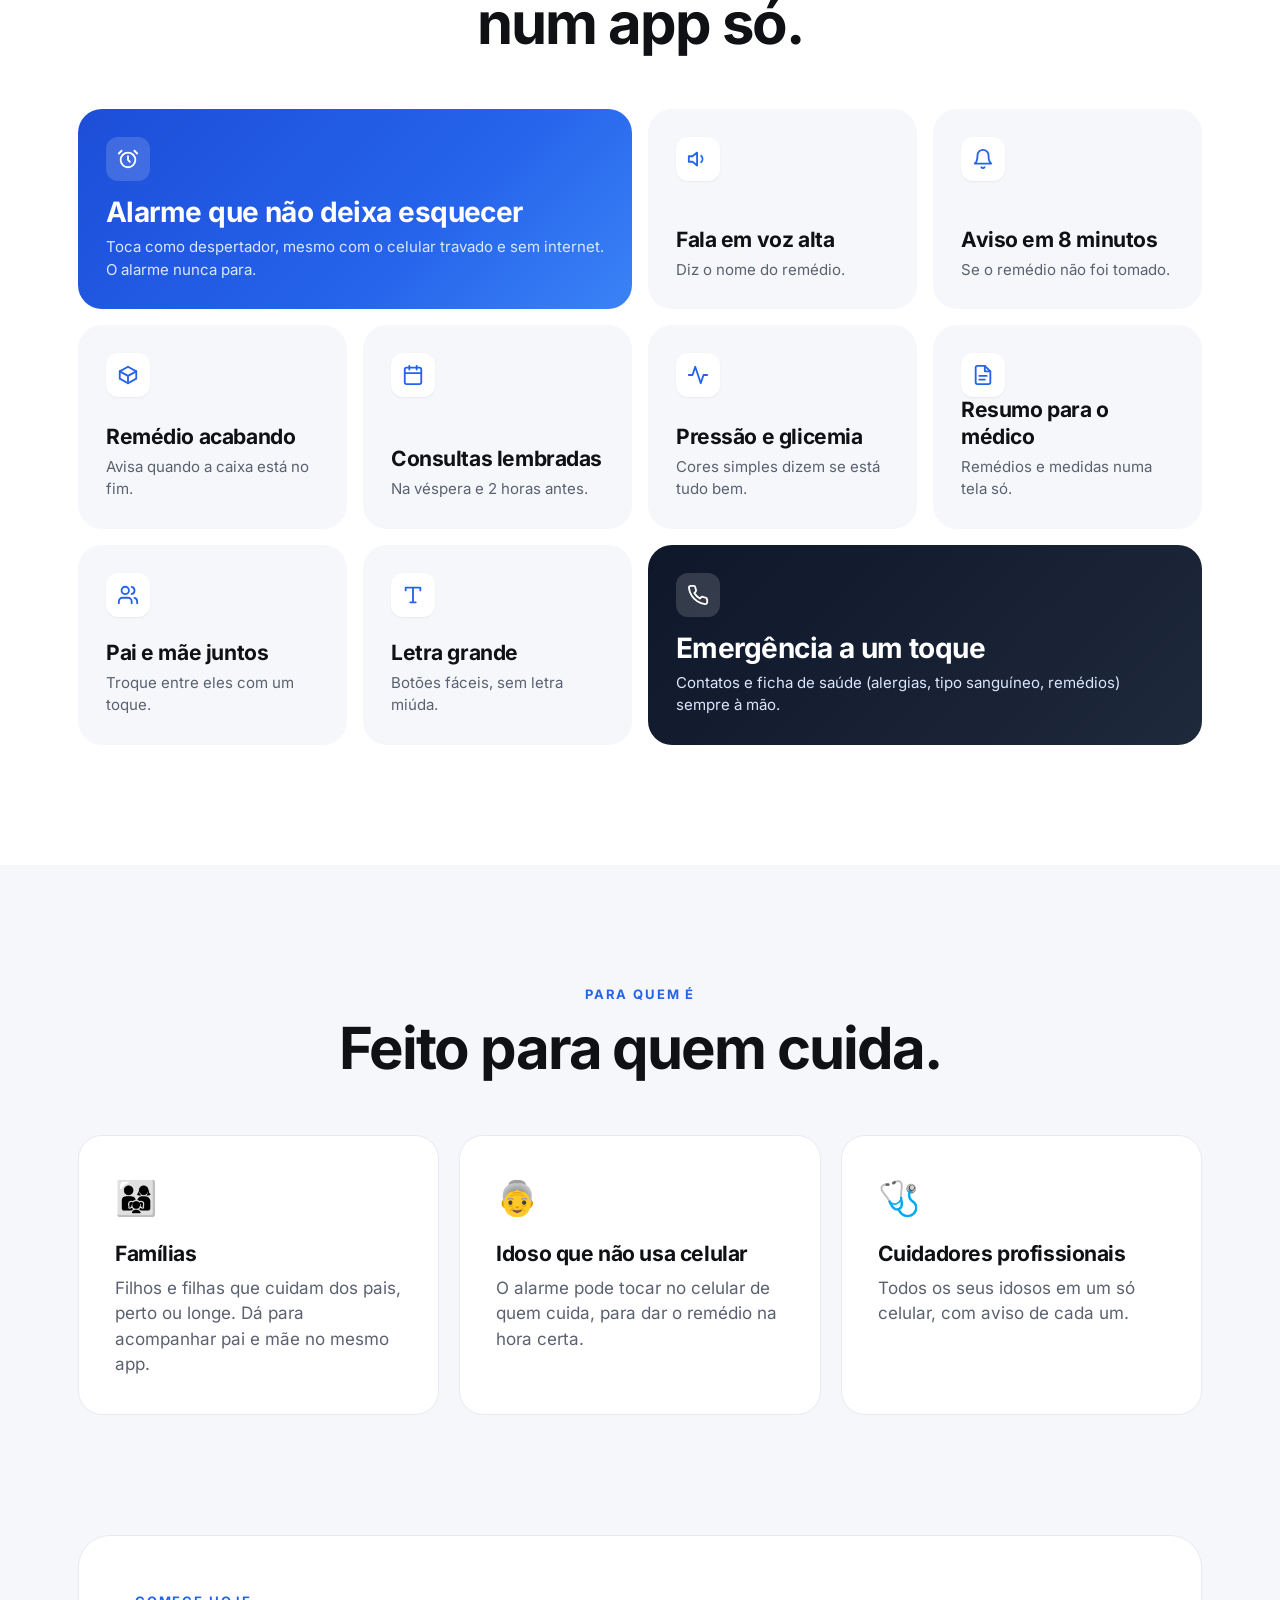
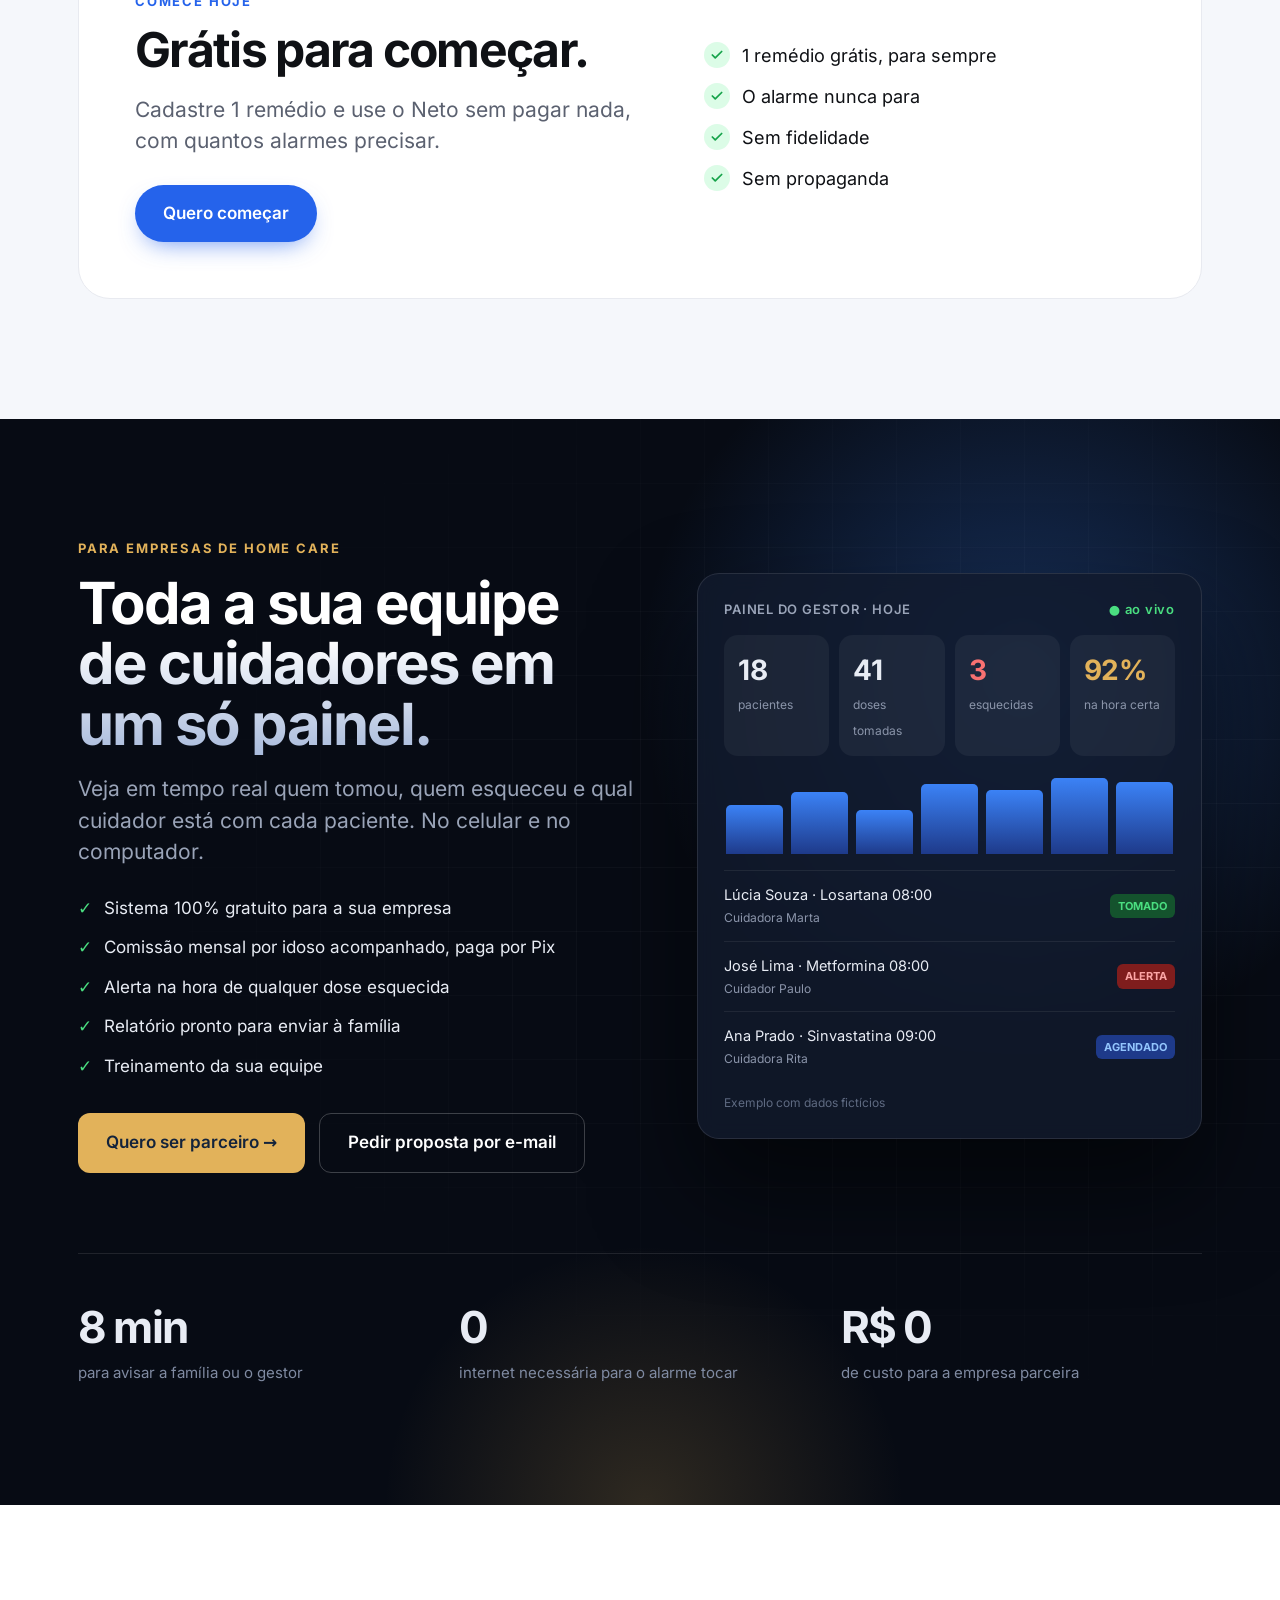
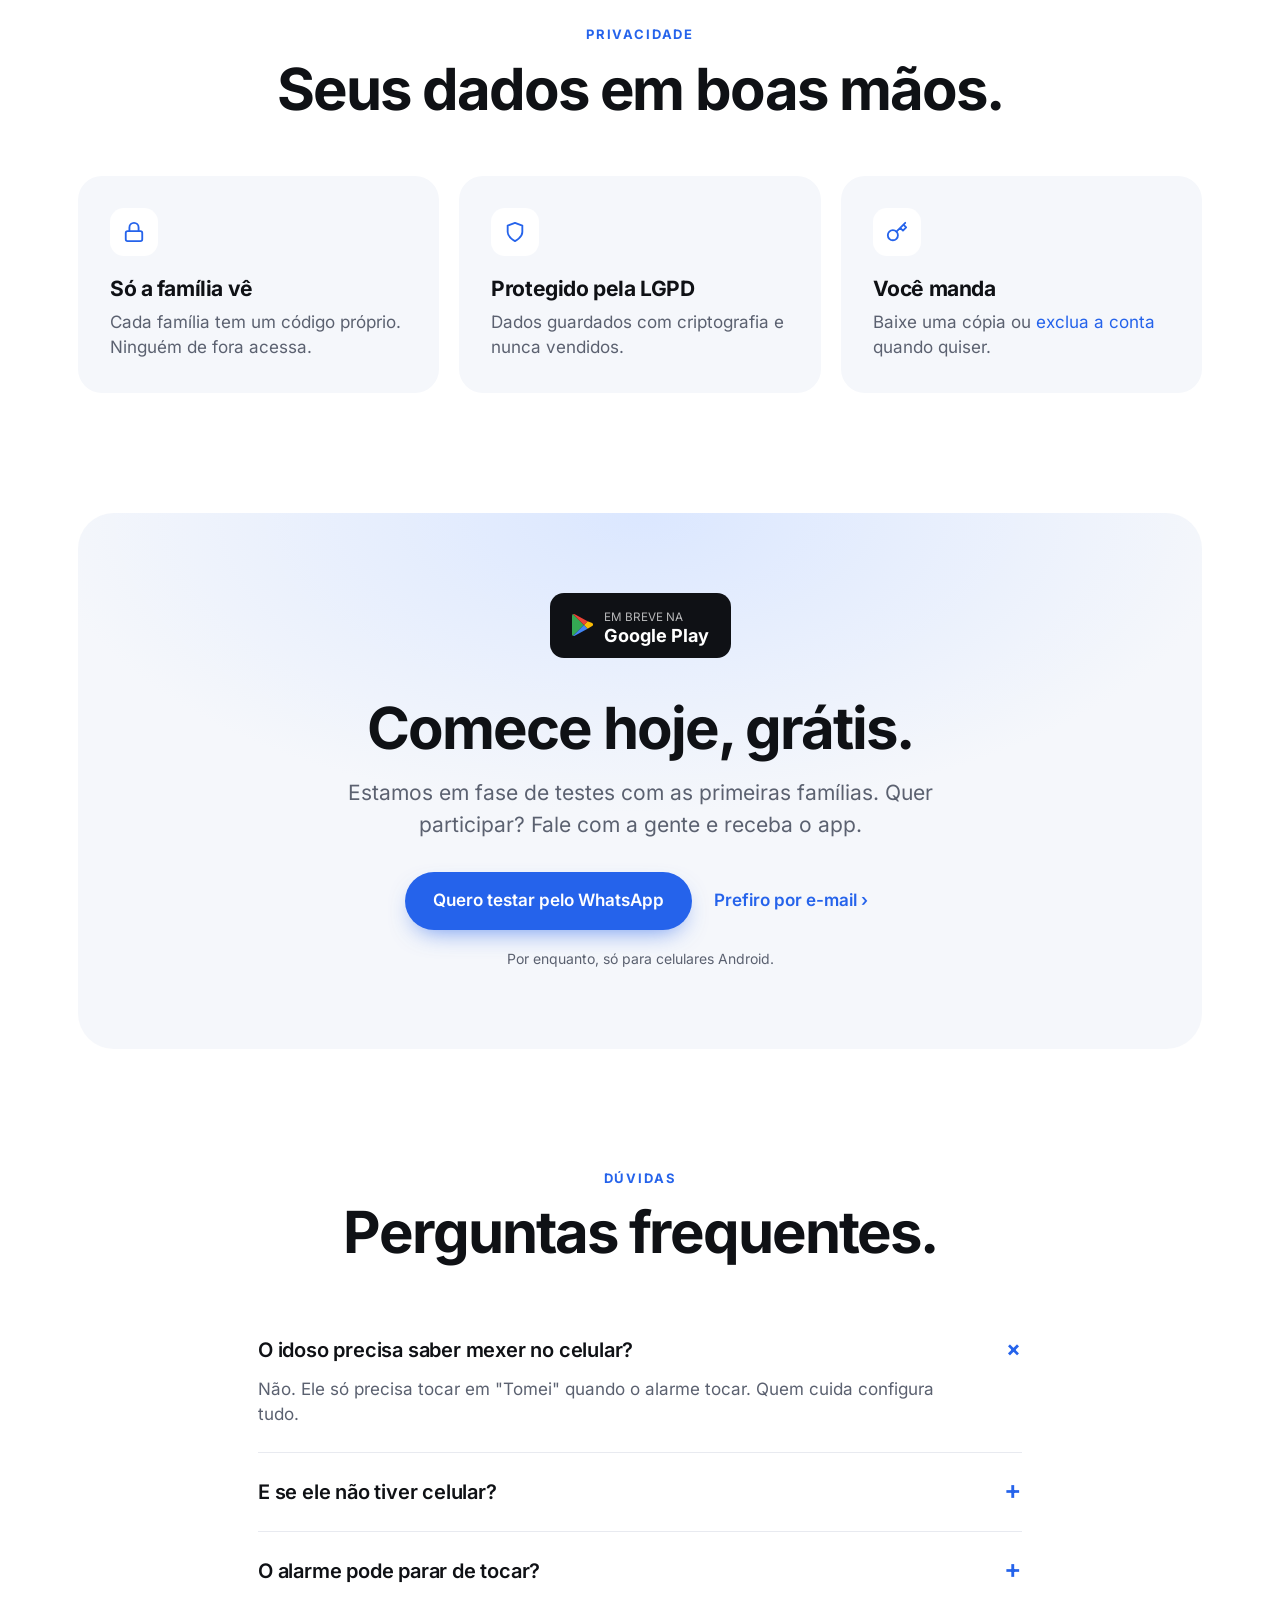
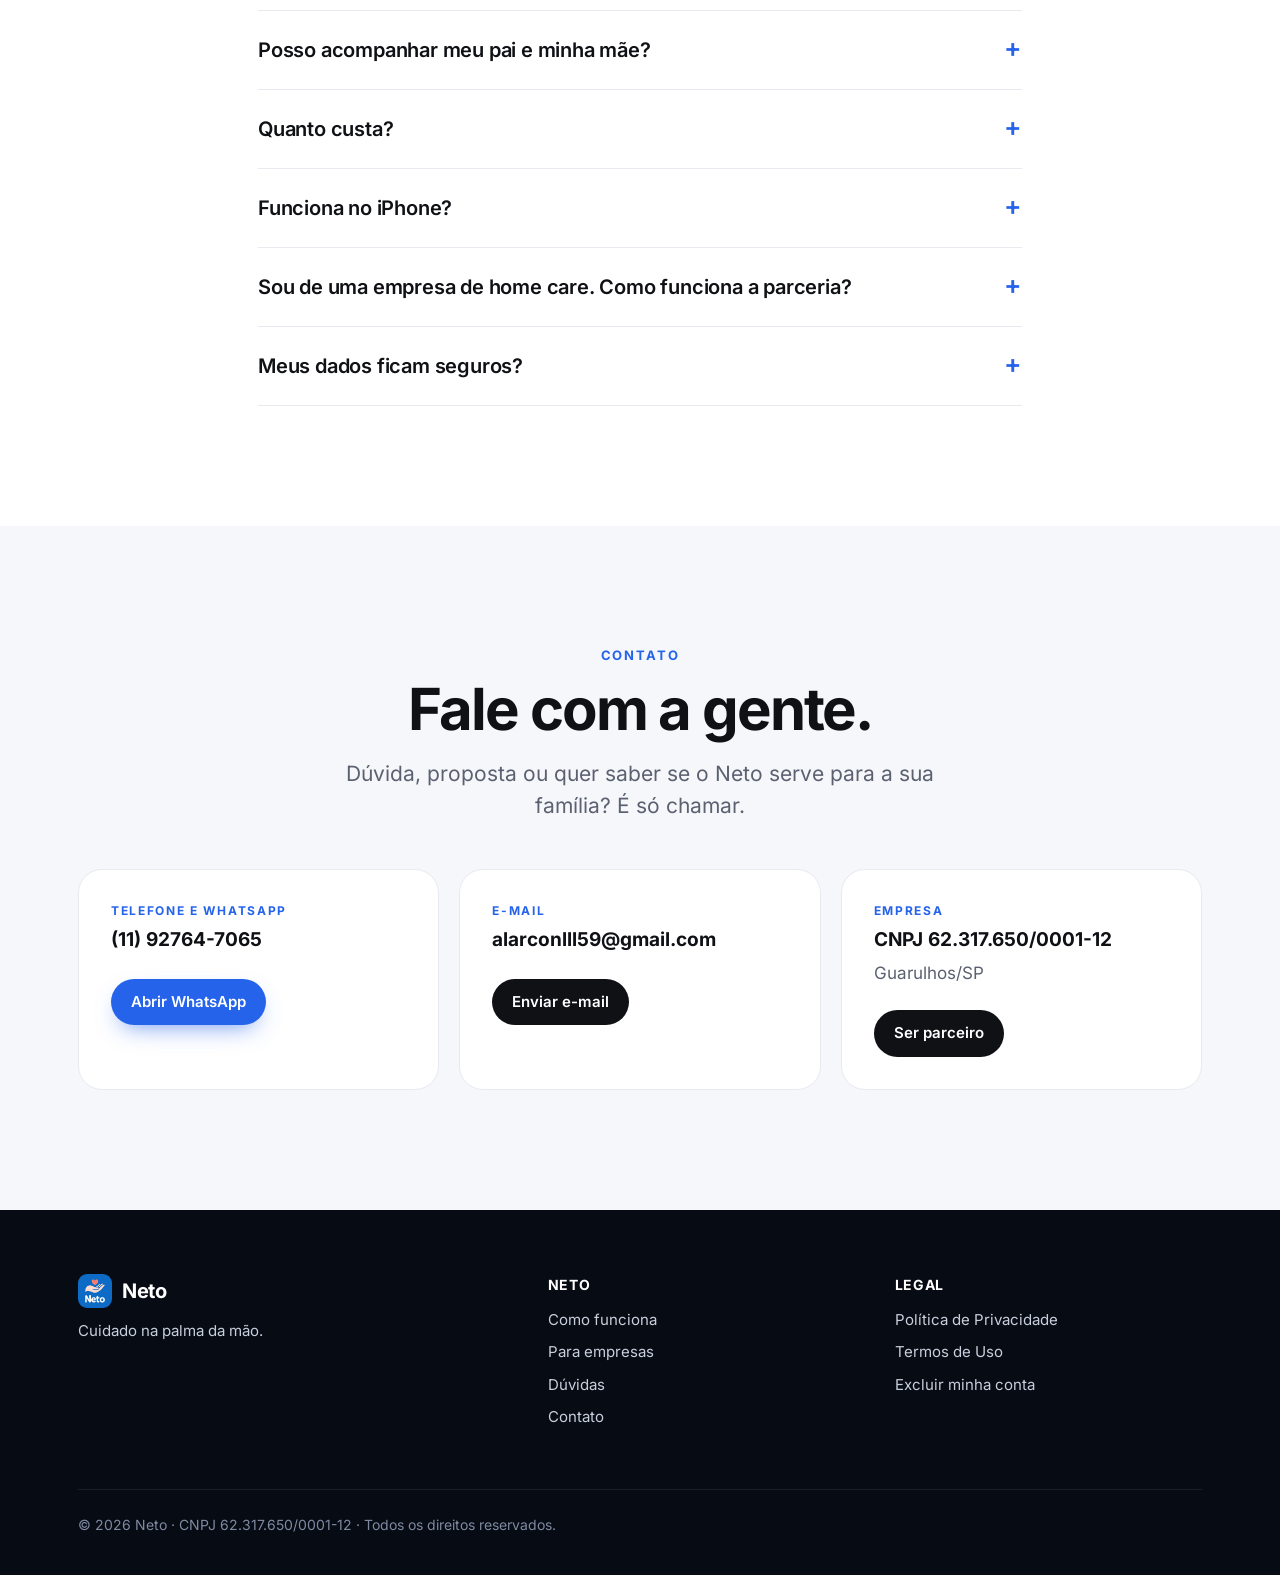
==== commit 8d37f0b8: "Add files via upload" ====
--- a/index.html
+++ b/index.html
@@ -156,7 +156,7 @@
         <li>Treinamento da sua equipe</li>
       </ul>
       <div class="btns">
-        <a class="btn btn-g" href="https://wa.me/5511945994629?text=Ol%C3%A1%2C%20quero%20ser%20parceiro%20do%20Neto">Quero ser parceiro →</a>
+        <a class="btn btn-g" href="https://wa.me/5511927647065?text=Ol%C3%A1%2C%20quero%20ser%20parceiro%20do%20Neto">Quero ser parceiro →</a>
         <a class="btn btn-o" href="mailto:alarconlll59@gmail.com?subject=Proposta%20de%20parceria%20Neto">Pedir proposta por e-mail</a>
       </div>
     </div>
@@ -200,7 +200,7 @@
       <h2>Comece hoje, grátis.</h2>
       <p class="lead" style="margin:0 auto">Estamos em fase de testes com as primeiras famílias. Quer participar? Fale com a gente e receba o app.</p>
       <div class="btns">
-        <a class="btn btn-p" href="https://wa.me/5511945994629?text=Ol%C3%A1%2C%20quero%20testar%20o%20Neto">Quero testar pelo WhatsApp</a>
+        <a class="btn btn-p" href="https://wa.me/5511927647065?text=Ol%C3%A1%2C%20quero%20testar%20o%20Neto">Quero testar pelo WhatsApp</a>
         <a class="btn btn-l" href="mailto:alarconlll59@gmail.com?subject=Quero%20testar%20o%20Neto">Prefiro por e-mail ›</a>
       </div>
       <p class="small">Por enquanto, só para celulares Android.</p>
@@ -234,7 +234,7 @@
     <p class="lead">Dúvida, proposta ou quer saber se o Neto serve para a sua família? É só chamar.</p>
   </div>
   <div class="wrap cgrid">
-    <div class="card reveal"><span class="k" style="font-size:12px">Telefone e WhatsApp</span><b>(11) 94599-4629</b><a class="btn btn-p" href="https://wa.me/5511945994629">Abrir WhatsApp</a></div>
+    <div class="card reveal"><span class="k" style="font-size:12px">Telefone e WhatsApp</span><b>(11) 92764-7065</b><a class="btn btn-p" href="https://wa.me/5511927647065">Abrir WhatsApp</a></div>
     <div class="card reveal"><span class="k" style="font-size:12px">E-mail</span><b>alarconlll59@gmail.com</b><a class="btn btn-d" href="mailto:alarconlll59@gmail.com">Enviar e-mail</a></div>
     <div class="card reveal"><span class="k" style="font-size:12px">Empresa</span><b>CNPJ 62.317.650/0001-12</b><span style="color:var(--muted)">Guarulhos/SP</span><a class="btn btn-d" href="#empresas">Ser parceiro</a></div>
   </div>
--- a/assets/neto.css
+++ b/assets/neto.css
@@ -32,6 +32,7 @@
 nav.top{display:flex;gap:30px;font-size:15px;color:#3d4250}
 nav.top a:hover{color:var(--ink)}
 .hcta{background:var(--ink);color:#fff;border-radius:999px;padding:10px 20px;font-weight:600;font-size:15px}
+.hacts{display:flex;align-items:center;gap:10px}.hlogin{font-weight:600;font-size:15px;padding:10px 18px;border-radius:999px;border:1.5px solid var(--ink)}.hlogin:hover{background:var(--ink);color:#fff}
 .menu{display:none;background:none;border:0;font-size:24px;cursor:pointer}
 /* hero */
 .hero{text-align:center;padding:90px 0 0;overflow:hidden;background:radial-gradient(900px 520px at 50% 85%,#e6eeff,#fff 70%)}
@@ -158,7 +159,7 @@
  section{padding:80px 0}
  nav.top{display:none;position:absolute;top:68px;left:0;right:0;background:#fff;flex-direction:column;gap:0;padding:8px 28px 20px;border-bottom:1px solid var(--line)}
  nav.top.open{display:flex}nav.top a{padding:12px 0;font-size:17px}
- .menu{display:block}.hcta{display:none}
+ .menu{display:block}.hcta{display:none}.hlogin{padding:8px 14px;font-size:14px}
  .cards3,.steps,.who,.cgrid,.biz .wrap,.freebox{grid-template-columns:1fr}
  .bento{grid-template-columns:1fr 1fr}.b.big{grid-column:span 2}
  .freebox{padding:32px}
